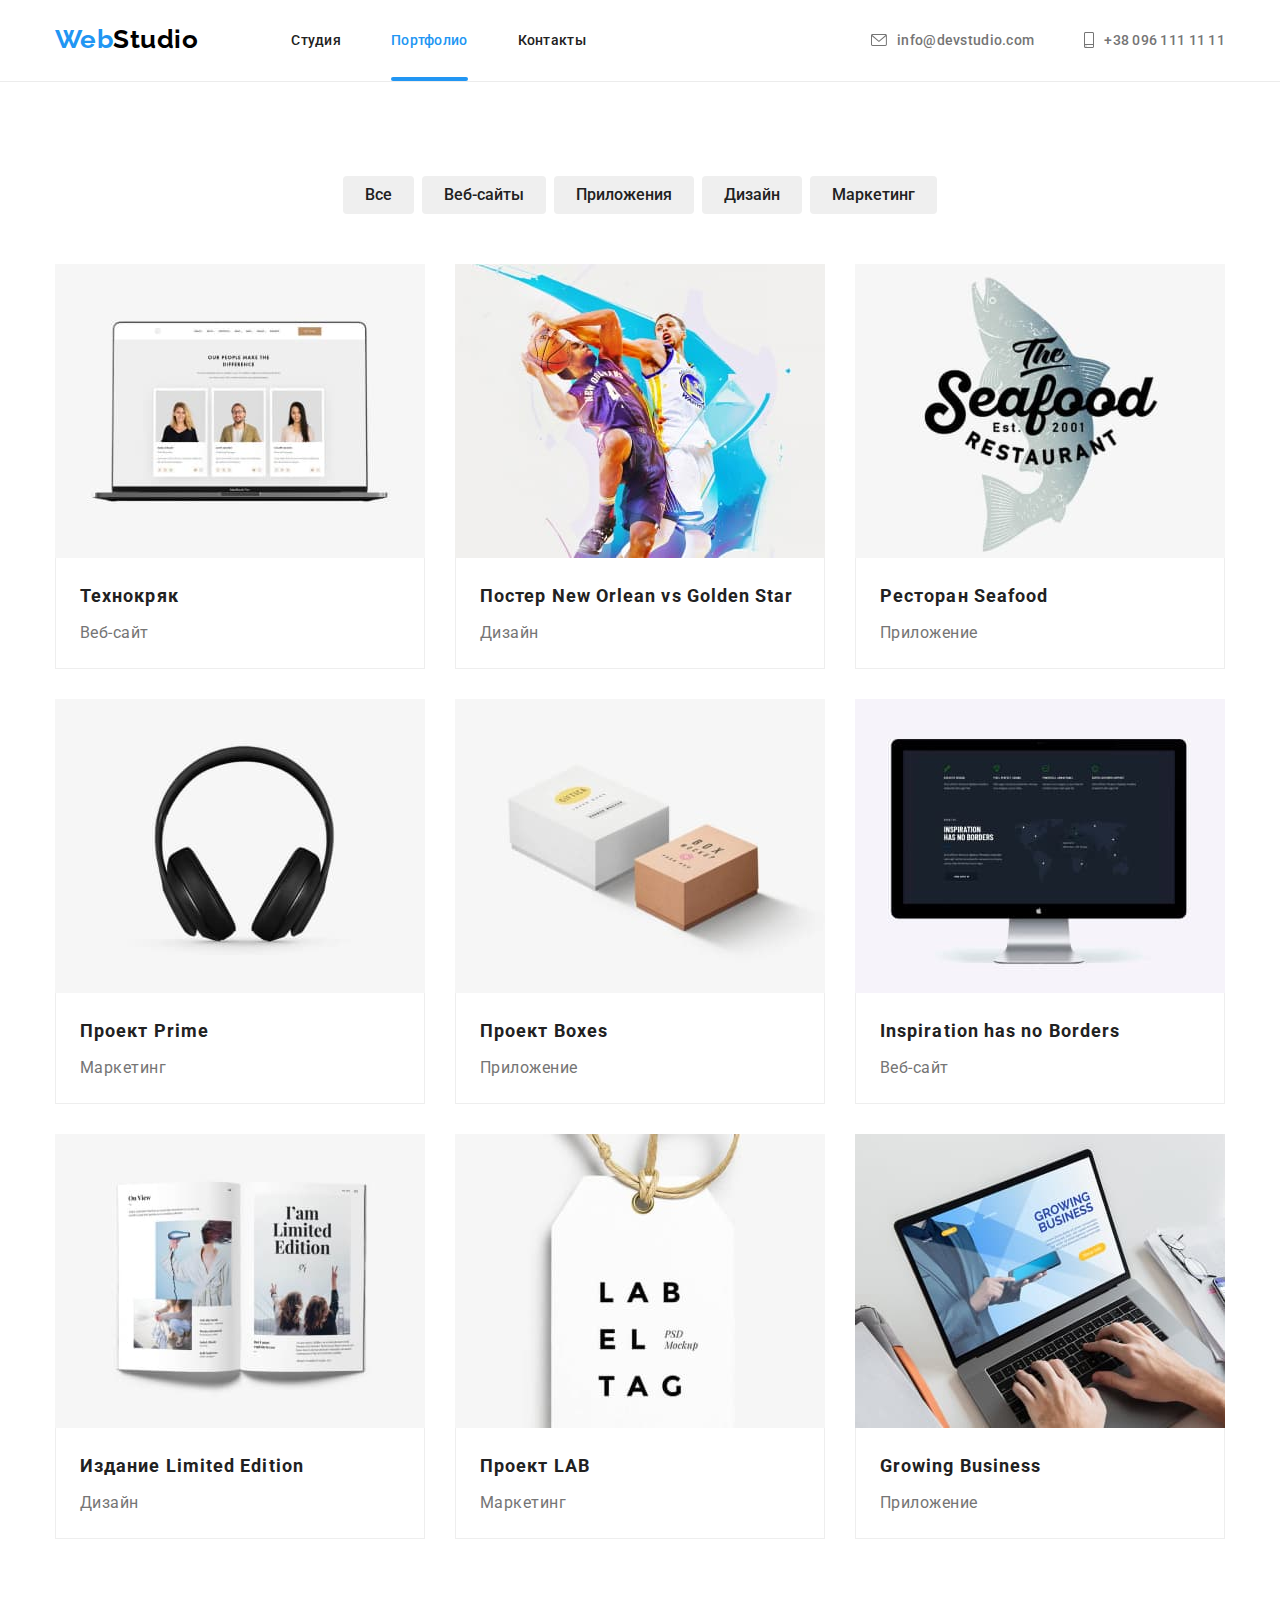
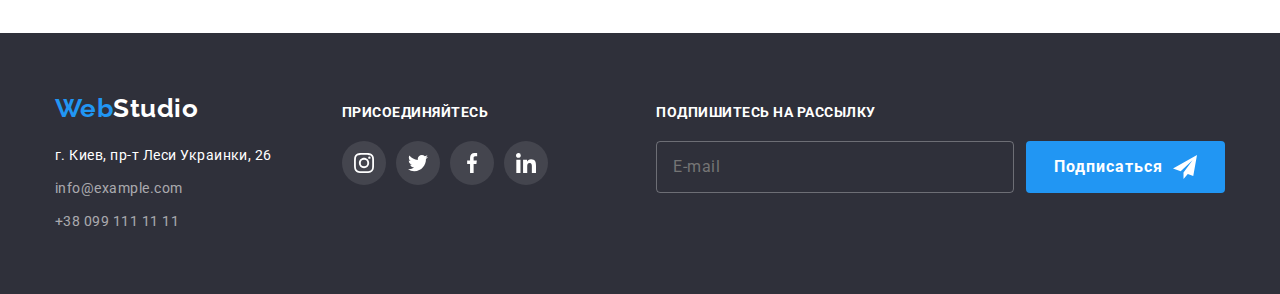
==== portfolio.html @ 55908c4f "hw-07" ====
<!DOCTYPE html>
<html lang="ru">
  <head>
    <meta charset="UTF-8" />
    <meta http-equiv="X-UA-Compatible" content="IE=edge" />
    <meta name="viewport" content="width=device-width, initial-scale=1.0" />
    <title>Document</title>
    <link rel="preconnect" href="https://fonts.googleapis.com" />
    <link rel="preconnect" href="https://fonts.gstatic.com" crossorigin />
    <link
      href="https://fonts.googleapis.com/css2?family=Raleway:wght@700&family=Roboto:wght@400;500;700;900&display=swap"
      rel="stylesheet"
    />
    <link
      rel="stylesheet"
      href="https://cdn.jsdelivr.net/npm/modern-normalize@1.1.0/modern-normalize.min.css"
    />
    <link rel="stylesheet" href="./css/styles.css" />
  </head>
  <body>
    <header class="header header-line">
      <div class="container container-header">
        <nav class="nav">
          <a lang="en" href="./index.html" class="logo"
            >Web<span class="logo-studio">Studio</span></a
          >
          <ul class="site-nav list">
            <li class="site-nav-item">
              <a href="./index.html" class="link">Студия</a>
            </li>
            <li class="site-nav-item">
              <a href="./portfolio.html" class="link current">Портфолио</a>
            </li>
            <li class="site-nav-item"><a href="" class="link">Контакты</a></li>
          </ul>
        </nav>
        <ul class="contacts-list list">
          <li class="contacts-item">
            <a href="mailto:info@devstudio.com" class="contacts-link"
              ><svg class="icon-mail" width="16" height="12">
                <use href="./images/symbol-defs.svg#mail"></use>
              </svg>
              info@devstudio.com</a
            >
          </li>
          <li class="contacts-item">
            <a href="tel:380961111111" class="contacts-link"
              ><svg class="icon-phone" width="10" height="16">
                <use href="./images/symbol-defs.svg#phone"></use></svg
              >+38 096 111 11 11</a
            >
          </li>
        </ul>
      </div>
    </header>
    <main>
      <!-- portfolio -->
      <section class="portfolio">
        <div class="container">
          <h1 class="visually-hidden">Портфолио</h1>
          <ul class="button-list list">
            <li class="button-list-item">
              <button type="button" class="button">Все</button>
            </li>
            <li class="button-list-item">
              <button type="button" class="button">Веб-сайты</button>
            </li>
            <li class="button-list-item">
              <button type="button" class="button">Приложения</button>
            </li>
            <li class="button-list-item">
              <button type="button" class="button">Дизайн</button>
            </li>
            <li class="button-list-item">
              <button type="button" class="button">Маркетинг</button>
            </li>
          </ul>
          <ul class="portfolio-list list">
            <li class="portfolio-list-item">
              <a href="" class="portfolio-link">
                <div class="portfolio-thumb">
                  <img
                    class="no-gap"
                    width="370"
                    src="./images/tehno.jpg"
                    alt="ноутбук"
                  />
                  <div class="portfolio-overlay">
                    <p class="thumb-text">
                      Ресурс предлагает комплексные предложения с разным уровнем
                      функционала и сервисов. Все это позволит посетителю
                      получить исчерпывающие сведения о компании или частном
                      лице.
                    </p>
                  </div>
                </div>

                <div class="item-description">
                  <h2 class="portfolio-list-title">Технокряк</h2>
                  <p class="portfolio-list-text">Веб-сайт</p>
                </div></a
              >
            </li>
            <li class="portfolio-list-item">
              <a href="" class="portfolio-link">
                <div class="portfolio-thumb">
                  <img
                    class="no-gap"
                    width="370"
                    src="./images/neworlean.jpg"
                    alt="баскетболисты"
                  />
                  <div class="portfolio-overlay">
                    <p class="thumb-text">
                      Ресурс предлагает комплексные предложения с разным уровнем
                      функционала и сервисов. Все это позволит посетителю
                      получить исчерпывающие сведения о компании или частном
                      лице.
                    </p>
                  </div>
                </div>

                <div class="item-description">
                  <h2 class="portfolio-list-title">
                    Постер <span lang="en">New Orlean vs Golden Star</span>
                  </h2>
                  <p class="portfolio-list-text">Дизайн</p>
                </div></a
              >
            </li>
            <li class="portfolio-list-item">
              <a href="" class="portfolio-link">
                <div class="portfolio-thumb">
                  <img
                    class="no-gap"
                    width="370"
                    src="./images/seafood.jpg"
                    alt="логотип ресторана"
                  />
                  <div class="portfolio-overlay">
                    <p class="thumb-text">
                      Ресурс предлагает комплексные предложения с разным уровнем
                      функционала и сервисов. Все это позволит посетителю
                      получить исчерпывающие сведения о компании или частном
                      лице.
                    </p>
                  </div>
                </div>

                <div class="item-description">
                  <h2 class="portfolio-list-title">
                    Ресторан <span lang="en">Seafood</span>
                  </h2>
                  <p class="portfolio-list-text">Приложение</p>
                </div></a
              >
            </li>
            <li class="portfolio-list-item">
              <a href="" class="portfolio-link">
                <div class="portfolio-thumb">
                  <img
                    class="no-gap"
                    width="370"
                    src="./images/prime.jpg"
                    alt="наушники"
                  />
                  <div class="portfolio-overlay">
                    <p class="thumb-text">
                      Ресурс предлагает комплексные предложения с разным уровнем
                      функционала и сервисов. Все это позволит посетителю
                      получить исчерпывающие сведения о компании или частном
                      лице.
                    </p>
                  </div>
                </div>

                <div class="item-description">
                  <h2 class="portfolio-list-title">
                    Проект <span lang="en">Prime</span>
                  </h2>
                  <p class="portfolio-list-text">Маркетинг</p>
                </div></a
              >
            </li>
            <li class="portfolio-list-item">
              <a href="" class="portfolio-link">
                <div class="portfolio-thumb">
                  <img
                    class="no-gap"
                    width="370"
                    src="./images/boxes.jpg"
                    alt="коробки"
                  />
                  <div class="portfolio-overlay">
                    <p class="thumb-text">
                      Ресурс предлагает комплексные предложения с разным уровнем
                      функционала и сервисов. Все это позволит посетителю
                      получить исчерпывающие сведения о компании или частном
                      лице.
                    </p>
                  </div>
                </div>

                <div class="item-description">
                  <h2 class="portfolio-list-title">
                    Проект <span lang="en">Boxes</span>
                  </h2>
                  <p class="portfolio-list-text">Приложение</p>
                </div></a
              >
            </li>
            <li class="portfolio-list-item">
              <a href="" class="portfolio-link">
                <div class="portfolio-thumb">
                  <img
                    class="no-gap"
                    width="370"
                    src="./images/inspiration.jpg"
                    alt="монитор"
                  />
                  <div class="portfolio-overlay">
                    <p class="thumb-text">
                      Ресурс предлагает комплексные предложения с разным уровнем
                      функционала и сервисов. Все это позволит посетителю
                      получить исчерпывающие сведения о компании или частном
                      лице.
                    </p>
                  </div>
                </div>

                <div class="item-description">
                  <h2 class="portfolio-list-title" lang="en">
                    Inspiration has no Borders
                  </h2>
                  <p class="portfolio-list-text">Веб-сайт</p>
                </div></a
              >
            </li>
            <li class="portfolio-list-item">
              <a href="" class="portfolio-link">
                <div class="portfolio-thumb">
                  <img
                    class="no-gap"
                    width="370"
                    src="./images/limitededition.jpg"
                    alt="открытая книга"
                  />
                  <div class="portfolio-overlay">
                    <p class="thumb-text">
                      Ресурс предлагает комплексные предложения с разным уровнем
                      функционала и сервисов. Все это позволит посетителю
                      получить исчерпывающие сведения о компании или частном
                      лице.
                    </p>
                  </div>
                </div>

                <div class="item-description">
                  <h2 class="portfolio-list-title">
                    Издание <span lang="en">Limited Edition</span>
                  </h2>
                  <p class="portfolio-list-text">Дизайн</p>
                </div></a
              >
            </li>
            <li class="portfolio-list-item">
              <a href="" class="portfolio-link">
                <div class="portfolio-thumb">
                  <img
                    class="no-gap"
                    width="370"
                    src="./images/lab.jpg"
                    alt="бирка"
                  />
                  <div class="portfolio-overlay">
                    <p class="thumb-text">
                      Ресурс предлагает комплексные предложения с разным уровнем
                      функционала и сервисов. Все это позволит посетителю
                      получить исчерпывающие сведения о компании или частном
                      лице.
                    </p>
                  </div>
                </div>

                <div class="item-description">
                  <h2 class="portfolio-list-title">
                    Проект <span lang="en">LAB</span>
                  </h2>
                  <p class="portfolio-list-text">Маркетинг</p>
                </div></a
              >
            </li>
            <li class="portfolio-list-item">
              <a href="" class="portfolio-link">
                <div class="portfolio-thumb">
                  <img
                    class="no-gap"
                    width="370"
                    src="./images/growingbusiness.jpg"
                    alt="открытый ноутбук"
                  />
                  <div class="portfolio-overlay">
                    <p class="thumb-text">
                      Ресурс предлагает комплексные предложения с разным уровнем
                      функционала и сервисов. Все это позволит посетителю
                      получить исчерпывающие сведения о компании или частном
                      лице.
                    </p>
                  </div>
                </div>

                <div class="item-description">
                  <h2 class="portfolio-list-title" lang="en">
                    Growing Business
                  </h2>
                  <p class="portfolio-list-text">Приложение</p>
                </div></a
              >
            </li>
          </ul>
        </div>
      </section>
    </main>
    <footer class="footer">
      <div class="container">
        <div class="footer-flex">
          <div class="logo-address">
            <a lang="en" href="./index.html" class="logo-futer logo"
              >Web<span class="logo-studio-footer">Studio</span></a
            >
            <address class="address">
              <ul class="list">
                <li class="address-list">
                  <p class="address address-city">
                    г. Киев, пр-т Леси Украинки, 26
                  </p>
                </li>
                <li class="address-list">
                  <a href="mailto:info@example.com" class="address address-mail"
                    >info@example.com</a
                  >
                </li>
                <li class="address-list">
                  <a href="tel:380991111111" class="address address-tel"
                    >+38 099 111 11 11</a
                  >
                </li>
              </ul>
            </address>
          </div>
          <div class="footer-social">
            <p class="footer-social-title">присоединяйтесь</p>

            <ul class="footer-social-list list">
              <li class="footer-social-item">
                <a href="https://www.instagram.com/" class="social-bg">
                  <svg class="social-icon-bottom" width="20" height="20">
                    <use href="./images/symbol-defs.svg#instagram"></use>
                  </svg>
                </a>
              </li>
              <li class="footer-social-item">
                <a href="https://twitter.com/" class="social-bg"
                  ><svg class="social-icon-bottom" width="20" height="20">
                    <use href="./images/symbol-defs.svg#twitter"></use></svg
                ></a>
              </li>
              <li class="footer-social-item">
                <a href="https://www.facebook.com/" class="social-bg"
                  ><svg class="social-icon-bottom" width="20" height="20">
                    <use href="./images/symbol-defs.svg#facebook"></use></svg
                ></a>
              </li>
              <li class="footer-social-item">
                <a href="https://www.linkedin.com/" class="social-bg"
                  ><svg class="social-icon-bottom" width="20" height="20">
                    <use href="./images/symbol-defs.svg#linkedin"></use></svg
                ></a>
              </li>
            </ul>
          </div>
          <form class="footer-form">
            <p class="footer-form-title">Подпишитесь на рассылку</p>
            <div class="subscribe-group" role="group">
              <label class="email-label">
                <input
                  class="email-label-input"
                  type="email"
                  name="email"
                  placeholder="E-mail"
                />
              </label>
              <button class="footer-btn button" type="submit">
                Подписаться
                <svg class="icon-send" width="24" height="24">
                  <use href="./images/symbol-defs.svg#icon-send"></use>
                </svg>
              </button>
            </div>
          </form>
        </div>
      </div>
    </footer>
  </body>
</html>
---- css/styles.css ----
/* основной цвет текста #757575 */
/* вторичный цвет текста #212121 */
/* background: #FFFFFF */
/* вторичный цвет фона #F5F4FA */
/* акцент #2196F3 */

:root {
  --primary-text-color: #757575;
  --title-text-color: #212121;
  --accent-color: #2196f3;
  --background-color: #ffffff;
  --text-color: #ffffff;
  --time-transition: 250ms;
  --time-cubic: cubic-bezier(0.4, 0, 0.2, 1);
}
body {
  background: var(--background-color);
  color: var(--primary-text-color);
  font-family: roboto, sans-serif;
  letter-spacing: 0.03em;
}

.visually-hidden {
  position: absolute;
  white-space: nowrap;
  width: 1px;
  height: 1px;
  overflow: hidden;
  border: 0;
  padding: 0;
  clip: rect(0 0 0 0);
  clip-path: inset(50%);
  margin: -1px;
}

.container {
  width: 1200px;
  padding-left: 15px;
  padding-right: 15px;
  margin-left: auto;
  margin-right: auto;
}

.list {
  list-style: none;
  margin: 0;
  padding: 0;
}

.no-gap {
  display: block;
}

.header-line {
  border-bottom: 1px solid #ececec;
}

.nav .logo {
  padding-top: 24px;
  padding-bottom: 24px;
}

.logo {
  margin-right: 93px;
  color: var(--accent-color);
  font-family: Raleway, sans-serif;
  font-weight: 700;
  font-size: 26px;
  line-height: 1.2;
  text-decoration: none;
}

.logo .logo-studio {
  color: #000000;
}

.logo-studio-footer {
  color: var(--text-color);
}

/* Site nav */

.nav {
  display: flex;
}

.site-nav {
  display: flex;
  align-items: center;
}

.link {
  position: relative;
}

.current::after {
  content: '';
  position: absolute;
  display: block;
  width: 100%;
  height: 4px;
  background-color: var(--accent-color);
  border-radius: 4px;
  bottom: 0;
}

.site-nav-item:not(:last-child) {
  margin-right: 50px;
}

.site-nav .link {
  display: block;
  padding-top: 32px;
  padding-bottom: 32px;
  color: var(--title-text-color);
  font-weight: 500;
  font-size: 14px;
  line-height: 1.2;
  letter-spacing: 0.02em;
  text-decoration: none;

  transition: color var(--time-transition) var(--time-cubic);
}

.site-nav .link:hover,
.site-nav .link:focus {
  color: var(--accent-color);
}

.site-nav .link.current {
  color: var(--accent-color);
}

.contacts-link {
  display: flex;
  align-items: center;
  padding-top: 32px;
  padding-bottom: 32px;
  color: var(--primary-text-color);
  font-weight: 500;
  font-size: 14px;
  line-height: 1.2;
  letter-spacing: 0.02em;
  text-decoration: none;

  transition: color var(--time-transition) var(--time-cubic);
}

.contacts-link:hover,
.contacts-link:focus {
  color: var(--accent-color);
}

.icon-mail {
  margin-right: 10px;
  fill: currentColor;
}

.icon-phone {
  margin-right: 10px;
  fill: currentColor;
}

.container-header {
  display: flex;
  align-items: center;
}

.contacts-list {
  display: flex;
  margin-left: auto;
}

.contacts-item:not(:last-child) {
  margin-right: 50px;
}

/* Section Hero */

.hero {
  margin: 0 auto;
  max-width: 1600px;
  padding-top: 200px;
  padding-bottom: 200px;
  text-align: center;
  background-image: linear-gradient(
      rgba(47, 48, 58, 0.4),
      rgba(47, 48, 58, 0.4)
    ),
    url(../images/hero-background.jpg);
  background-color: #2f303a;
  background-size: cover;
  background-position: center;
  background-repeat: no-repeat;
}
.hero-title {
  width: 696px;
  margin: 0 auto 30px auto;
  color: var(--text-color);
  font-weight: 900;
  font-size: 44px;
  line-height: 1.36;

  letter-spacing: 0.06em;
  text-transform: uppercase;
}

.backdrop {
  position: fixed;
  top: 0;
  left: 0;
  width: 100%;
  height: 100%;
  z-index: 1;
  background-color: rgba(0, 0, 0, 0.2);

  opacity: 1;
  transition: opacity var(--time-transition) var(--time-cubic);
}

.backdrop.is-hidden {
  opacity: 0;
  pointer-events: none;
}

.backdrop.is-hidden .modal {
  transform: translate(-50%, -50%) scale(0.5);
  opacity: 1;
}

.modal {
  position: absolute;
  top: 50%;
  left: 50%;
  transform: translate(-50%, -50%);
  min-width: 528px;
  min-height: 581px;
  padding: 40px;
  background-color: #fff;
  box-shadow: 0px 1px 3px rgba(0, 0, 0, 0.12), 0px 1px 1px rgba(0, 0, 0, 0.14),
    0px 2px 1px rgba(0, 0, 0, 0.2);
  border-radius: 4px;

  transform: translate(-50%, -50%) scale(1);
  transition: transform var(--time-transition) var(--time-cubic),
    opacity var(--time-transition) var(--time-cubic);
}

.close-button {
  position: absolute;
  top: 8px;
  right: 8px;
  width: 30px;
  height: 30px;
  display: flex;
  justify-content: center;
  align-items: center;
  background-color: #fff;
  border-radius: 50%;
  border: 1px solid rgba(0, 0, 0, 0.1);

  transition: box-shadow var(--time-transition) var(--time-cubic);
}

.icon-close {
  transition: fill 250ms var(--time-cubic);
}

.close-button:hover,
.close-button:focus {
  box-shadow: 0px 1px 3px rgba(0, 0, 0, 0.12), 0px 1px 1px rgba(0, 0, 0, 0.14),
    0px 2px 1px rgba(0, 0, 0, 0.2);
}

.close-button:hover .icon-close,
.close-button:focus .icon-close {
  fill: var(--accent-color);
}

/* Modal */

.modal-form {
  /* display: flex;
  flex-direction: column; */
}

.modal-form-title {
  font-weight: 700;
  font-size: 20px;
  line-height: 1.15;
  text-align: center;
  letter-spacing: 0.03em;
  color: var(--title-text-color);
  margin-top: 0;
  margin-bottom: 12px;
}

.modal-label-name {
  position: relative;
  display: block;
  font-size: 12px;
  line-height: 1.16;
  letter-spacing: 0.01em;
  color: var(--primary-text-color);
}

.modal-form-input {
  display: block;
  width: 100%;
  height: 40px;
  border: 1px solid rgba(33, 33, 33, 0.2);
  border-radius: 4px;
  padding-left: 42px;
  margin-top: 4px;
  transition: border-color var(--time-transition) var(--time-cubic);
}

.modal-input-icon {
  position: absolute;
  left: 12px;
  bottom: 11px;

  transition: fill var(--time-transition) var(--time-cubic);
}

.modal-list-item:not(:last-child) {
  margin-bottom: 10px;
}

.modal-list {
  margin-bottom: 20px;
}

.modal-form-input.comments {
  height: 120px;
  padding: 12px 16px;
  resize: none;
  margin-top: 4px;
}

.modal-form-input.comments::placeholder {
  font-size: 12px;
  line-height: 1.16;
  letter-spacing: 0.01em;

  color: rgba(117, 117, 117, 0.5);
}

.agreement {
  display: block;
  font-size: 14px;
  line-height: 1.71;
  letter-spacing: 0.03em;
  color: var(--primary-text-color);
  margin-bottom: 30px;
}

.modal-button.button {
  display: block;
  padding-right: 55px;
  padding-left: 55px;
  margin: 0 auto;

  transition: box-shadow var(--time-transition) var(--time-cubic);
}

.modal-form-input:focus {
  border-color: var(--accent-color);
  outline: var(--accent-color);
}

.modal-form-input:focus + .modal-input-icon {
  fill: var(--accent-color);
}

.agreement {
  position: relative;
  display: flex;
  justify-content: center;
  align-items: center;
}

.agreement__checkbox:checked + .agreement__uncheck-icon {
  fill: var(--accent-color);
  background-color: var(--accent-color);
  border-radius: 3px;
  background-image: url(../images/check.svg);
  background-repeat: no-repeat;
  background-position: center;
}

.agreement__checkbox:focus + .agreement__uncheck-icon {
  fill: var(--accent-color);
}

.agreement__checkbox + .agreement__uncheck-icon {
  fill: currentColor;
  background-color: transparent;
  border-radius: 3px;

  transition: background-color 250ms var(--time-cubic),
    fill 250ms var(--time-cubic);
}

.agreement__uncheck-icon {
  margin-right: 7px;
}

.agreement__link {
  color: var(--accent-color);
}

/* Section Features */

.features {
  padding-top: 94px;
  padding-bottom: 94px;
}

.future-list {
  display: flex;
}

.future-list-item {
  width: 270px;
}

.future-list-item:not(:last-child) {
  margin-right: 30px;
}

.future-list .title {
  margin-top: 0;
  margin-bottom: 10px;
  color: var(--title-text-color);
  font-weight: 700;
  font-size: 14px;
  line-height: 1.2;
  text-transform: uppercase;
}

.future-list-text {
  margin: 0;
  padding-top: 1px;
  padding-bottom: 2px;
  font-size: 14px;
  line-height: 1.71;
}

.future-list-icon {
}

.icon-bg {
  display: flex;
  justify-content: center;
  align-items: center;
  width: 270px;
  height: 120px;
  background-color: #f5f4fa;
  border-radius: 4px;
  margin-bottom: 30px;
}

/* Section we */

.we {
  padding-bottom: 94px;
}

.we-picture {
  position: relative;
}

.pic-overlay {
  position: absolute;
  display: flex;
  align-items: center;
  justify-content: center;
  width: 100%;
  height: 70px;
  background-color: rgba(47, 48, 58, 0.8);
  transform: translate(0%, -100%);
}

.we-title,
.team-title,
.clients-title {
  margin-top: 0;
  margin-bottom: 50px;
  color: var(--title-text-color);
  font-weight: 700;
  font-size: 36px;
  line-height: 1.2;
  text-align: center;
}

.we-overlay-title {
  font-weight: 700;
  font-size: 14px;
  line-height: 1.14;
  text-align: center;
  text-transform: uppercase;
  color: var(--text-color);
  margin: 0;
}

.we-list {
  display: flex;
}

.we-list-item:not(:last-child) {
  margin-right: 30px;
}

/* Section Team */

.team {
  padding-top: 94px;
  padding-bottom: 94px;
  background-color: #f5f4fa;
}

.team-list {
  display: flex;
}

.team-list-item {
  background-color: var(--background-color);
  box-shadow: 0px 1px 3px rgba(0, 0, 0, 0.12), 0px 1px 1px rgba(0, 0, 0, 0.14),
    0px 2px 1px rgba(0, 0, 0, 0.2);
  border-radius: 0px 0px 4px 4px;
}

.team-list-item:not(:last-child) {
  margin-right: 30px;
}

.team-member {
  padding: 30px 32px;
}

.team-list-title {
  color: var(--title-text-color);
  font-weight: 500;
  font-size: 16px;
  line-height: 1.18;
  text-align: center;
  margin-top: 0;
  margin-bottom: 10px;
}

.team-position {
  font-size: 16px;
  line-height: 1.18;
  text-align: center;
  margin-top: 0;
  margin-bottom: 16px;
}

.social {
  display: flex;
  /* padding-left: 32px;
  padding-right: 32px; */
  gap: 10px;
}

.social-bg {
  display: flex;
  justify-content: center;
  align-items: center;
  background-color: #ffffff;
  width: 44px;
  height: 44px;
  border-radius: 50%;
  color: #afb1b8;

  transition: color var(--time-transition) var(--time-cubic),
    background-color var(--time-transition) var(--time-cubic);
}

.social-icon {
  fill: currentColor;
}

.social-bg:hover,
.social-bg:focus {
  background-color: var(--accent-color);
  color: var(--text-color);
}

/* Clients */

.clients {
  padding-top: 94px;
  padding-bottom: 94px;
}

.clients-list {
  display: flex;
  gap: 30px;
}

.clents-title {
  margin-top: 0;
  margin-bottom: 50px;
}

.client-link {
  display: flex;
  justify-content: center;
  align-items: center;
  width: 170px;
  height: 92px;
  border: 1px solid #afb1b8;
  border-radius: 4px;
  text-decoration: none;
  color: #afb1b8;

  transition: color var(--time-transition) var(--time-cubic),
    border-color var(--time-transition) var(--time-cubic);
}

.client-icon {
  fill: currentColor;
}

.client-link:focus,
.client-link:hover {
  border-color: var(--accent-color);
  color: var(--accent-color);
}

/* Button */

.button {
  display: inline-block;
  border: 0px solid transparent;
  border-radius: 4px;
  padding: 6px 22px;
  color: var(--title-text-color);
  font-family: inherit;
  font-weight: 500;
  font-size: 16px;
  line-height: 1.62;
  text-align: center;
  cursor: pointer;

  transition: box-shadow var(--time-transition) var(--time-cubic),
    color var(--time-transition) var(--time-cubic),
    background-color var(--time-transition) var(--time-cubic);
}

.button:hover,
.button:focus {
  color: var(--background-color);
  background-color: var(--accent-color);
  box-shadow: 0px 3px 1px rgba(0, 0, 0, 0.1), 0px 1px 2px rgba(0, 0, 0, 0.08),
    0px 2px 2px rgba(0, 0, 0, 0.12);
}
.button.hero-button,
.footer-btn,
.modal-button {
  display: inline-block;
  padding: 10px 32px;
  color: var(--text-color);
  background-color: var(--accent-color);
  font-weight: 700;
  font-size: 16px;
  line-height: 1.88;
  letter-spacing: 0.06em;

  transition: background-color var(--time-transition) var(--time-cubic);
}

.button.hero-button:hover,
.button.hero-button:focus {
  background-color: #188ce8;
}

/* Portfolio Page*/

.portfolio {
  padding-top: 94px;
  padding-bottom: 94px;
}

.button-list {
  display: flex;
  justify-content: center;
  margin-bottom: 50px;
}

.button-list-item:not(:last-child) {
  margin-right: 8px;
}

.item-description {
  padding: 20px 24px;
  border-bottom: 1px solid #eeeeee;
  border-left: 1px solid #eeeeee;
  border-right: 1px solid #eeeeee;
}

.portfolio-list-title {
  color: var(--title-text-color);
  font-weight: 700;
  font-size: 18px;
  line-height: 2;
  letter-spacing: 0.06em;
  margin-top: 0;
  margin-bottom: 4px;
}

.portfolio-list-text {
  font-size: 16px;
  line-height: 1.88;
  margin: 0;
  color: var(--primary-text-color);
}

.portfolio-list {
  display: flex;
  flex-wrap: wrap;
}

.portfolio-list-item {
  width: 370px;
  margin-right: 30px;
}

.portfolio-link {
  display: block;
  text-decoration: none;
  transition: box-shadow var(--time-transition) var(--time-cubic);
}

.thumb-text {
  font-size: 18px;
  line-height: 1.56;
  color: var(--text-color);
  margin: 0;
  padding-top: 63px;
  padding-right: 24px;
  padding-left: 24px;
}

.portfolio-thumb {
  position: relative;
  overflow: hidden;
}

.portfolio-overlay {
  position: absolute;
  width: 100%;
  height: 100%;
  background-color: rgba(33, 150, 243, 0.9);
  transform: translatey(0);
  opacity: 0.5;
  transition: transform var(--time-transition) var(--time-cubic),
    opacity var(--time-transition) var(--time-cubic);
}

.portfolio-link:hover .portfolio-overlay,
.portfolio-link:focus .portfolio-overlay {
  transform: translatey(-100%);
  opacity: 1;
}

.portfolio-link:focus,
.portfolio-link:hover {
  box-shadow: 0px 1px 1px rgba(0, 0, 0, 0.12), 0px 4px 4px rgba(0, 0, 0, 0.06),
    1px 4px 6px rgba(0, 0, 0, 0.16);
}

.portfolio-list-item:nth-child(3n) {
  margin-right: 0;
}

.portfolio-list-item:nth-child(-n + 6) {
  margin-bottom: 30px;
}

/* Footer */

.footer-flex {
  display: flex;
  align-items: baseline;
}

.footer-social-list {
  display: flex;
  gap: 10px;
}

.footer-social-title,
.footer-form-title {
  margin-top: 0;
  margin-bottom: 20px;
  font-weight: 700;
  font-size: 14px;
  line-height: 1.14;
  text-transform: uppercase;
  color: #ffffff;
}

.footer {
  padding-top: 60px;
  padding-bottom: 60px;
  background-color: #2f303a;
}

.logo-futer.logo {
  display: block;
  margin-right: 0;
  margin-bottom: 20px;
}

.address {
  font-style: normal;
  font-size: 14px;
  line-height: 1.71;
  text-decoration: none;
}

.address .address-city {
  display: inline-block;
  margin: 0;
  color: var(--text-color);
}

.address .address-mail {
  display: inline-block;
  color: rgba(255, 255, 255, 0.6);

  transition: color var(--time-transition) var(--time-cubic);
}

.address-mail:hover,
.address-mail:focus {
  color: var(--accent-color);
}

.address .address-tel {
  display: inline-block;
  color: rgba(255, 255, 255, 0.6);

  transition: color var(--time-transition) var(--time-cubic);
}

.address-tel:hover,
.address-tel:focus {
  color: var(--accent-color);
}

.address-list:not(:last-child) {
  margin-bottom: 9px;
}

.logo-address {
  margin-right: 70px;
}
.footer-social-item .social-bg {
  background: rgba(255, 255, 255, 0.1);
}

.footer-social-item .social-bg:hover,
.footer-social-item .social-bg:focus {
  background: var(--accent-color);
}

.social-icon-bottom {
  fill: var(--text-color);
}

.footer-form {
  margin-left: auto;
}

.icon-send {
  fill: #fff;
  margin-left: 10px;
}

.footer-btn {
  display: flex;
  align-items: center;
  padding: 10px 28px;
}

.email-label-input {
  width: 358px;
  font-size: 16px;
  line-height: 1.25;
  letter-spacing: 0.03em;
  color: rgba(255, 255, 255, 0.6);
  padding-top: 15px;
  padding-bottom: 15px;
  padding-left: 16px;
  background-color: transparent;
  border: 1px solid rgba(255, 255, 255, 0.3);

  border-radius: 4px;
  margin-right: 12px;
}

.email-label::placeholder {
  font-size: 16px;
  line-height: 1.25;
  letter-spacing: 0.03em;
  color: rgba(255, 255, 255, 0.6);
}

.subscribe-group {
  display: inline-flex;
}
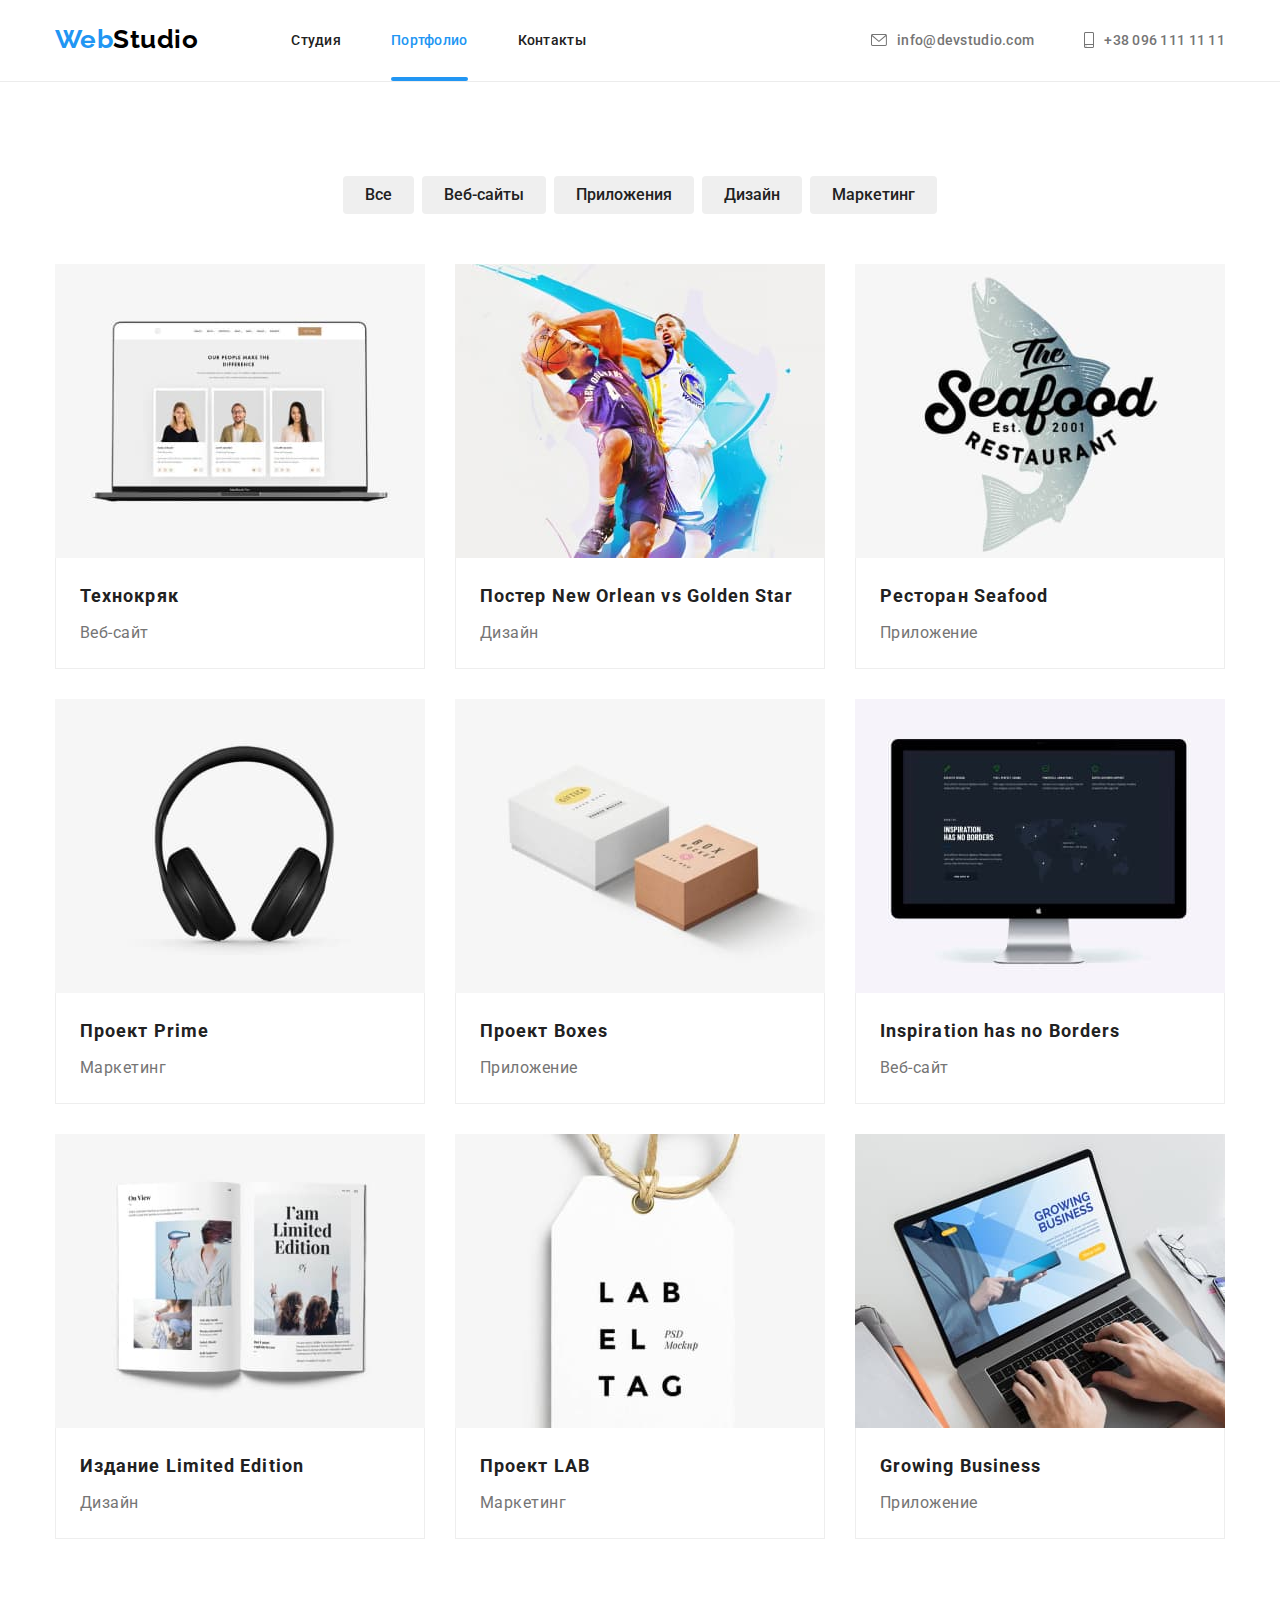
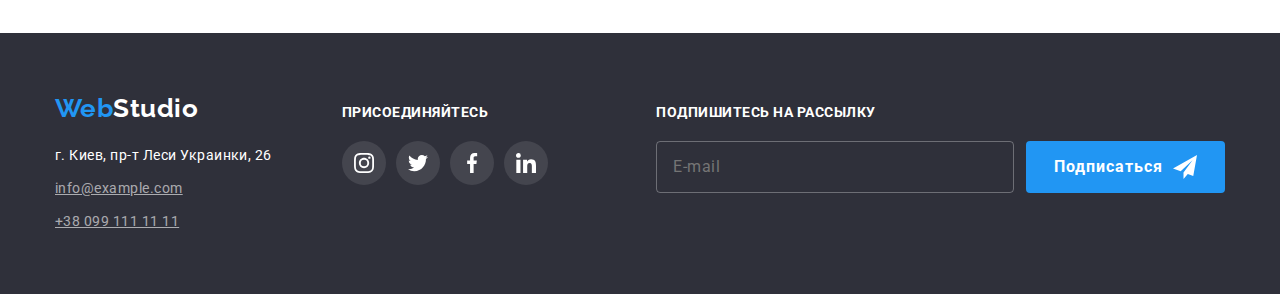
==== commit 1e8fcebf: "hw-07" ====
--- a/portfolio.html
+++ b/portfolio.html
@@ -15,37 +15,43 @@
       rel="stylesheet"
       href="https://cdn.jsdelivr.net/npm/modern-normalize@1.1.0/modern-normalize.min.css"
     />
-    <link rel="stylesheet" href="./css/styles.css" />
+    <link rel="stylesheet" href="./css/main.css" />
   </head>
   <body>
-    <header class="header header-line">
-      <div class="container container-header">
+    <header class="header header--line">
+      <div class="container container--header">
         <nav class="nav">
-          <a lang="en" href="./index.html" class="logo"
-            >Web<span class="logo-studio">Studio</span></a
+          <a lang="en" href="./index.html" class="logo logo--header"
+            >Web<span class="studio">Studio</span></a
           >
           <ul class="site-nav list">
-            <li class="site-nav-item">
-              <a href="./index.html" class="link">Студия</a>
-            </li>
-            <li class="site-nav-item">
-              <a href="./portfolio.html" class="link current">Портфолио</a>
-            </li>
-            <li class="site-nav-item"><a href="" class="link">Контакты</a></li>
+            <li class="site-nav__item">
+              <a href="./index.html" class="site-nav__link">Студия</a>
+            </li>
+            <li class="site-nav__item">
+              <a
+                href="./portfolio.html"
+                class="site-nav__link site-nav__link--current"
+                >Портфолио</a
+              >
+            </li>
+            <li class="site-nav__item">
+              <a href="" class="site-nav__link">Контакты</a>
+            </li>
           </ul>
         </nav>
         <ul class="contacts-list list">
-          <li class="contacts-item">
-            <a href="mailto:info@devstudio.com" class="contacts-link"
-              ><svg class="icon-mail" width="16" height="12">
+          <li class="contacts-list__item">
+            <a href="mailto:info@devstudio.com" class="contacts-list__link"
+              ><svg class="contacts-list__icon-mail" width="16" height="12">
                 <use href="./images/symbol-defs.svg#mail"></use>
               </svg>
               info@devstudio.com</a
             >
           </li>
-          <li class="contacts-item">
-            <a href="tel:380961111111" class="contacts-link"
-              ><svg class="icon-phone" width="10" height="16">
+          <li class="contacts-list__item">
+            <a href="tel:380961111111" class="contacts-list__link"
+              ><svg class="contacts-list__icon-phone" width="10" height="16">
                 <use href="./images/symbol-defs.svg#phone"></use></svg
               >+38 096 111 11 11</a
             >
@@ -323,25 +329,23 @@
     </main>
     <footer class="footer">
       <div class="container">
-        <div class="footer-flex">
-          <div class="logo-address">
-            <a lang="en" href="./index.html" class="logo-futer logo"
-              >Web<span class="logo-studio-footer">Studio</span></a
+        <div class="footer__wrap">
+          <div class="address__wrap">
+            <a lang="en" href="./index.html" class="logo--footer logo"
+              >Web<span class="logo--color">Studio</span></a
             >
             <address class="address">
-              <ul class="list">
-                <li class="address-list">
-                  <p class="address address-city">
-                    г. Киев, пр-т Леси Украинки, 26
-                  </p>
+              <ul class="address__list list">
+                <li class="address__item">
+                  <p class="address__city">г. Киев, пр-т Леси Украинки, 26</p>
                 </li>
-                <li class="address-list">
-                  <a href="mailto:info@example.com" class="address address-mail"
+                <li class="address__list">
+                  <a href="mailto:info@example.com" class="address__mail"
                     >info@example.com</a
                   >
                 </li>
-                <li class="address-list">
-                  <a href="tel:380991111111" class="address address-tel"
+                <li class="address__list">
+                  <a href="tel:380991111111" class="address__tel"
                     >+38 099 111 11 11</a
                   >
                 </li>
@@ -349,50 +353,50 @@
             </address>
           </div>
           <div class="footer-social">
-            <p class="footer-social-title">присоединяйтесь</p>
-
-            <ul class="footer-social-list list">
-              <li class="footer-social-item">
-                <a href="https://www.instagram.com/" class="social-bg">
-                  <svg class="social-icon-bottom" width="20" height="20">
+            <p class="footer-social__title">присоединяйтесь</p>
+
+            <ul class="footer-social__list list">
+              <li class="footer-social__item">
+                <a href="https://www.instagram.com/" class="footer-social__bcg">
+                  <svg class="footer-social__icon" width="20" height="20">
                     <use href="./images/symbol-defs.svg#instagram"></use>
                   </svg>
                 </a>
               </li>
-              <li class="footer-social-item">
-                <a href="https://twitter.com/" class="social-bg"
-                  ><svg class="social-icon-bottom" width="20" height="20">
+              <li class="footer-social__item">
+                <a href="https://twitter.com/" class="footer-social__bcg"
+                  ><svg class="footer-social__icon" width="20" height="20">
                     <use href="./images/symbol-defs.svg#twitter"></use></svg
                 ></a>
               </li>
-              <li class="footer-social-item">
-                <a href="https://www.facebook.com/" class="social-bg"
-                  ><svg class="social-icon-bottom" width="20" height="20">
+              <li class="footer-social__item">
+                <a href="https://www.facebook.com/" class="footer-social__bcg"
+                  ><svg class="footer-social__icon" width="20" height="20">
                     <use href="./images/symbol-defs.svg#facebook"></use></svg
                 ></a>
               </li>
-              <li class="footer-social-item">
-                <a href="https://www.linkedin.com/" class="social-bg"
-                  ><svg class="social-icon-bottom" width="20" height="20">
+              <li class="footer-social__item">
+                <a href="https://www.linkedin.com/" class="footer-social__bcg"
+                  ><svg class="footer-social__icon" width="20" height="20">
                     <use href="./images/symbol-defs.svg#linkedin"></use></svg
                 ></a>
               </li>
             </ul>
           </div>
           <form class="footer-form">
-            <p class="footer-form-title">Подпишитесь на рассылку</p>
+            <p class="footer-form__title">Подпишитесь на рассылку</p>
             <div class="subscribe-group" role="group">
-              <label class="email-label">
+              <label class="email__label">
                 <input
-                  class="email-label-input"
+                  class="email__input"
                   type="email"
                   name="email"
                   placeholder="E-mail"
                 />
               </label>
-              <button class="footer-btn button" type="submit">
+              <button class="footer__btn" type="submit">
                 Подписаться
-                <svg class="icon-send" width="24" height="24">
+                <svg class="btn__icon-send" width="24" height="24">
                   <use href="./images/symbol-defs.svg#icon-send"></use>
                 </svg>
               </button>
--- a/css/main.css
+++ b/css/main.css
@@ -0,0 +1,1044 @@
+.visually-hidden {
+  position: absolute;
+  white-space: nowrap;
+  width: 1px;
+  height: 1px;
+  overflow: hidden;
+  border: 0;
+  padding: 0;
+  clip: rect(0 0 0 0);
+  -webkit-clip-path: inset(50%);
+          clip-path: inset(50%);
+  margin: -1px;
+}
+
+.list {
+  list-style: none;
+  margin: 0;
+  padding: 0;
+}
+
+.no-gap {
+  display: block;
+}
+
+body {
+  background: #fff;
+  color: #757575;
+  font-family: roboto, sans-serif;
+  letter-spacing: 0.03em;
+}
+
+.container {
+  width: 1200px;
+  padding-left: 15px;
+  padding-right: 15px;
+  margin-left: auto;
+  margin-right: auto;
+}
+
+.modal-button, .footer__btn {
+  display: block;
+  color: #ffffff;
+  background-color: #2196f3;
+  border: 0px solid transparent;
+  border-radius: 4px;
+  font-weight: 700;
+  font-size: 16px;
+  line-height: 1.88;
+  letter-spacing: 0.06em;
+  cursor: pointer;
+}
+
+.container--header {
+  display: -webkit-box;
+  display: -ms-flexbox;
+  display: flex;
+  -webkit-box-align: center;
+      -ms-flex-align: center;
+          align-items: center;
+}
+
+.header--line {
+  border-bottom: 1px solid #ececec;
+}
+
+.logo {
+  margin-right: 93px;
+  color: #2196f3;
+  font-family: Raleway, sans-serif;
+  font-weight: 700;
+  font-size: 26px;
+  line-height: 1.2;
+  text-decoration: none;
+}
+
+.studio {
+  color: #000000;
+}
+
+.logo--header {
+  padding-top: 24px;
+  padding-bottom: 25px;
+}
+
+.nav {
+  display: -webkit-box;
+  display: -ms-flexbox;
+  display: flex;
+}
+
+.site-nav {
+  display: -webkit-box;
+  display: -ms-flexbox;
+  display: flex;
+  -webkit-box-align: center;
+      -ms-flex-align: center;
+          align-items: center;
+}
+
+.site-nav__link {
+  display: block;
+  padding-top: 32px;
+  padding-bottom: 32px;
+  color: #212121;
+  font-weight: 500;
+  font-size: 14px;
+  line-height: 1.2;
+  letter-spacing: 0.02em;
+  text-decoration: none;
+  -webkit-transition: color 250ms cubic-bezier(0.4, 0, 0.2, 1);
+  transition: color 250ms cubic-bezier(0.4, 0, 0.2, 1);
+}
+
+.site-nav__item:not(:last-child) {
+  margin-right: 50px;
+}
+
+.site-nav__link:hover, .site-nav__link:focus {
+  color: #2196f3;
+}
+
+.site-nav__link--current {
+  position: relative;
+  color: #2196f3;
+}
+
+.site-nav__link--current::after {
+  content: "";
+  position: absolute;
+  display: block;
+  width: 100%;
+  height: 4px;
+  background-color: #2196f3;
+  border-radius: 4px;
+  bottom: 0;
+}
+
+.contacts-list {
+  display: -webkit-box;
+  display: -ms-flexbox;
+  display: flex;
+  margin-left: auto;
+}
+
+.contacts-list__link {
+  display: -webkit-box;
+  display: -ms-flexbox;
+  display: flex;
+  -webkit-box-align: center;
+      -ms-flex-align: center;
+          align-items: center;
+  padding-top: 32px;
+  padding-bottom: 32px;
+  color: #757575;
+  font-weight: 500;
+  font-size: 14px;
+  line-height: 1.2;
+  letter-spacing: 0.02em;
+  text-decoration: none;
+  -webkit-transition: color 250ms cubic-bezier(0.4, 0, 0.2, 1);
+  transition: color 250ms cubic-bezier(0.4, 0, 0.2, 1);
+}
+
+.contacts-list__link:hover, .contacts-list__link:focus {
+  color: #2196f3;
+}
+
+.contacts-list__icon-mail {
+  margin-right: 10px;
+  fill: currentColor;
+}
+
+.contacts-list__icon-phone {
+  margin-right: 10px;
+  fill: currentColor;
+}
+
+.contacts-list__item:not(:last-child) {
+  margin-right: 50px;
+}
+
+.header--line {
+  border-bottom: 1px solid #ececec;
+}
+
+.hero {
+  margin: 0 auto;
+  max-width: 1600px;
+  padding-top: 200px;
+  padding-bottom: 200px;
+  text-align: center;
+  background-image: -webkit-gradient(linear, left top, left bottom, from(rgba(47, 48, 58, 0.4)), to(rgba(47, 48, 58, 0.4))), url(../images/hero-background.jpg);
+  background-image: linear-gradient(rgba(47, 48, 58, 0.4), rgba(47, 48, 58, 0.4)), url(../images/hero-background.jpg);
+  background-color: #2f303a;
+  background-size: cover;
+  background-position: center;
+  background-repeat: no-repeat;
+}
+
+.hero__title {
+  width: 696px;
+  margin: 0 auto 30px auto;
+  color: #ffffff;
+  font-weight: 900;
+  font-size: 44px;
+  line-height: 1.36;
+  letter-spacing: 0.06em;
+  text-transform: uppercase;
+}
+
+.button {
+  display: inline-block;
+  border: 0px solid transparent;
+  border-radius: 4px;
+  padding: 6px 22px;
+  color: #212121;
+  font-family: inherit;
+  font-weight: 500;
+  font-size: 16px;
+  line-height: 1.62;
+  text-align: center;
+  cursor: pointer;
+  -webkit-transition: color 250ms cubic-bezier(0.4, 0, 0.2, 1), background-color 250ms cubic-bezier(0.4, 0, 0.2, 1), -webkit-box-shadow 250ms cubic-bezier(0.4, 0, 0.2, 1);
+  transition: color 250ms cubic-bezier(0.4, 0, 0.2, 1), background-color 250ms cubic-bezier(0.4, 0, 0.2, 1), -webkit-box-shadow 250ms cubic-bezier(0.4, 0, 0.2, 1);
+  transition: box-shadow 250ms cubic-bezier(0.4, 0, 0.2, 1), color 250ms cubic-bezier(0.4, 0, 0.2, 1), background-color 250ms cubic-bezier(0.4, 0, 0.2, 1);
+  transition: box-shadow 250ms cubic-bezier(0.4, 0, 0.2, 1), color 250ms cubic-bezier(0.4, 0, 0.2, 1), background-color 250ms cubic-bezier(0.4, 0, 0.2, 1), -webkit-box-shadow 250ms cubic-bezier(0.4, 0, 0.2, 1);
+}
+
+.button:hover, .button:focus {
+  color: #fff;
+  background-color: #2196f3;
+  -webkit-box-shadow: 0px 3px 1px rgba(0, 0, 0, 0.1), 0px 1px 2px rgba(0, 0, 0, 0.08), 0px 2px 2px rgba(0, 0, 0, 0.12);
+          box-shadow: 0px 3px 1px rgba(0, 0, 0, 0.1), 0px 1px 2px rgba(0, 0, 0, 0.08), 0px 2px 2px rgba(0, 0, 0, 0.12);
+}
+
+.button--hero {
+  display: inline-block;
+  padding: 10px 32px;
+  color: #ffffff;
+  background-color: #2196f3;
+  font-weight: 700;
+  font-size: 16px;
+  line-height: 1.88;
+  letter-spacing: 0.06em;
+  -webkit-transition: background-color 250ms cubic-bezier(0.4, 0, 0.2, 1);
+  transition: background-color 250ms cubic-bezier(0.4, 0, 0.2, 1);
+}
+
+.button--hero:focus, .button--hero:hover {
+  background-color: #188ce8;
+}
+
+.features {
+  padding-top: 94px;
+  padding-bottom: 94px;
+}
+
+.futures__list {
+  display: -webkit-box;
+  display: -ms-flexbox;
+  display: flex;
+}
+
+.futures__item {
+  width: 270px;
+}
+.futures__item:not(:last-child) {
+  margin-right: 30px;
+}
+
+.futures__title {
+  margin-top: 0;
+  margin-bottom: 10px;
+  color: #212121;
+  font-weight: 700;
+  font-size: 14px;
+  line-height: 1.2;
+  text-transform: uppercase;
+}
+
+.futures__text {
+  margin: 0;
+  padding-top: 1px;
+  padding-bottom: 2px;
+  font-size: 14px;
+  line-height: 1.71;
+}
+
+.futures__icon-bcg {
+  display: -webkit-box;
+  display: -ms-flexbox;
+  display: flex;
+  -webkit-box-pack: center;
+      -ms-flex-pack: center;
+          justify-content: center;
+  -webkit-box-align: center;
+      -ms-flex-align: center;
+          align-items: center;
+  width: 270px;
+  height: 120px;
+  background-color: #f5f4fa;
+  border-radius: 4px;
+  margin-bottom: 30px;
+}
+
+.we {
+  padding-bottom: 94px;
+}
+
+.we__picture {
+  position: relative;
+}
+
+.we__pic-overlay {
+  position: absolute;
+  display: -webkit-box;
+  display: -ms-flexbox;
+  display: flex;
+  -webkit-box-align: center;
+      -ms-flex-align: center;
+          align-items: center;
+  -webkit-box-pack: center;
+      -ms-flex-pack: center;
+          justify-content: center;
+  width: 100%;
+  height: 70px;
+  background-color: rgba(47, 48, 58, 0.8);
+  -webkit-transform: translate(0%, -100%);
+          transform: translate(0%, -100%);
+}
+
+.we__overlay-title {
+  font-weight: 700;
+  font-size: 14px;
+  line-height: 1.14;
+  text-align: center;
+  text-transform: uppercase;
+  color: #ffffff;
+  margin: 0;
+}
+
+.we__list {
+  display: -webkit-box;
+  display: -ms-flexbox;
+  display: flex;
+}
+
+.we__item:not(:last-child) {
+  margin-right: 30px;
+}
+
+.team {
+  padding-top: 94px;
+  padding-bottom: 94px;
+  background-color: #f5f4fa;
+}
+
+.team__list {
+  display: -webkit-box;
+  display: -ms-flexbox;
+  display: flex;
+}
+
+.team__item {
+  background-color: #fff;
+  -webkit-box-shadow: 0px 1px 3px rgba(0, 0, 0, 0.12), 0px 1px 1px rgba(0, 0, 0, 0.14), 0px 2px 1px rgba(0, 0, 0, 0.2);
+          box-shadow: 0px 1px 3px rgba(0, 0, 0, 0.12), 0px 1px 1px rgba(0, 0, 0, 0.14), 0px 2px 1px rgba(0, 0, 0, 0.2);
+  border-radius: 0px 0px 4px 4px;
+}
+.team__item:not(:last-child) {
+  margin-right: 30px;
+}
+
+.team__member {
+  padding: 30px 32px;
+}
+
+.team__name {
+  color: #212121;
+  font-weight: 500;
+  font-size: 16px;
+  line-height: 1.18;
+  text-align: center;
+  margin-top: 0;
+  margin-bottom: 10px;
+}
+
+.team__position {
+  font-size: 16px;
+  line-height: 1.18;
+  text-align: center;
+  margin-top: 0;
+  margin-bottom: 16px;
+}
+
+.team__social {
+  display: -webkit-box;
+  display: -ms-flexbox;
+  display: flex;
+  gap: 10px;
+}
+
+.team__social-bcg {
+  display: -webkit-box;
+  display: -ms-flexbox;
+  display: flex;
+  -webkit-box-pack: center;
+      -ms-flex-pack: center;
+          justify-content: center;
+  -webkit-box-align: center;
+      -ms-flex-align: center;
+          align-items: center;
+  background-color: #ffffff;
+  width: 44px;
+  height: 44px;
+  border-radius: 50%;
+  color: #afb1b8;
+  -webkit-transition: color 250ms cubic-bezier(0.4, 0, 0.2, 1), background-color 250ms cubic-bezier(0.4, 0, 0.2, 1);
+  transition: color 250ms cubic-bezier(0.4, 0, 0.2, 1), background-color 250ms cubic-bezier(0.4, 0, 0.2, 1);
+}
+.team__social-bcg:hover, .team__social-bcg:focus {
+  background-color: #2196f3;
+  color: #ffffff;
+}
+
+.team__social-icon {
+  fill: currentColor;
+}
+
+.clients {
+  padding-top: 94px;
+  padding-bottom: 94px;
+}
+
+.clients__list {
+  display: -webkit-box;
+  display: -ms-flexbox;
+  display: flex;
+  gap: 30px;
+}
+
+.clients__link {
+  display: -webkit-box;
+  display: -ms-flexbox;
+  display: flex;
+  -webkit-box-pack: center;
+      -ms-flex-pack: center;
+          justify-content: center;
+  -webkit-box-align: center;
+      -ms-flex-align: center;
+          align-items: center;
+  width: 170px;
+  height: 92px;
+  border: 1px solid #afb1b8;
+  border-radius: 4px;
+  text-decoration: none;
+  color: #afb1b8;
+  -webkit-transition: color 250ms cubic-bezier(0.4, 0, 0.2, 1), border-color 250ms cubic-bezier(0.4, 0, 0.2, 1);
+  transition: color 250ms cubic-bezier(0.4, 0, 0.2, 1), border-color 250ms cubic-bezier(0.4, 0, 0.2, 1);
+}
+.clients__link:hover, .clients__link:focus {
+  border-color: #2196f3;
+  color: #2196f3;
+}
+
+.clients__icon {
+  fill: currentColor;
+}
+
+.footer {
+  padding-top: 60px;
+  padding-bottom: 60px;
+  background-color: #2f303a;
+}
+
+.footer__wrap {
+  display: -webkit-box;
+  display: -ms-flexbox;
+  display: flex;
+  -webkit-box-align: baseline;
+      -ms-flex-align: baseline;
+          align-items: baseline;
+}
+
+.address__wrap {
+  margin-right: 70px;
+}
+
+.logo--footer {
+  display: block;
+  margin-right: 0;
+  margin-bottom: 20px;
+}
+
+.logo--color {
+  color: #ffffff;
+}
+
+.address {
+  font-style: normal;
+  font-size: 14px;
+  line-height: 1.71;
+  text-decoration: none;
+}
+
+.address__list:not(:last-child) {
+  margin-bottom: 9px;
+}
+
+.address__city {
+  display: inline-block;
+  margin-top: 0;
+  margin-bottom: 9px;
+  color: #ffffff;
+}
+
+.address__mail {
+  display: inline-block;
+  color: rgba(255, 255, 255, 0.6);
+  -webkit-transition: color 250ms cubic-bezier(0.4, 0, 0.2, 1);
+  transition: color 250ms cubic-bezier(0.4, 0, 0.2, 1);
+}
+
+.address__tel {
+  display: inline-block;
+  color: rgba(255, 255, 255, 0.6);
+  -webkit-transition: color 250ms cubic-bezier(0.4, 0, 0.2, 1);
+  transition: color 250ms cubic-bezier(0.4, 0, 0.2, 1);
+}
+
+.footer-social__list {
+  display: -webkit-box;
+  display: -ms-flexbox;
+  display: flex;
+  gap: 10px;
+}
+
+.footer-social__title,
+.footer-form__title {
+  margin-top: 0;
+  margin-bottom: 20px;
+  font-weight: 700;
+  font-size: 14px;
+  line-height: 1.14;
+  text-transform: uppercase;
+  color: #ffffff;
+}
+
+.footer-social__bcg {
+  background: rgba(255, 255, 255, 0.1);
+  display: -webkit-box;
+  display: -ms-flexbox;
+  display: flex;
+  -webkit-box-pack: center;
+      -ms-flex-pack: center;
+          justify-content: center;
+  -webkit-box-align: center;
+      -ms-flex-align: center;
+          align-items: center;
+  width: 44px;
+  height: 44px;
+  border-radius: 50%;
+  fill: #fff;
+  -webkit-transition: background-color 250ms cubic-bezier(0.4, 0, 0.2, 1);
+  transition: background-color 250ms cubic-bezier(0.4, 0, 0.2, 1);
+}
+.footer-social__bcg:hover, .footer-social__bcg:focus {
+  background-color: #2196f3;
+}
+
+.footer-form {
+  margin-left: auto;
+}
+
+.footer__btn {
+  display: -webkit-box;
+  display: -ms-flexbox;
+  display: flex;
+  -webkit-box-align: center;
+      -ms-flex-align: center;
+          align-items: center;
+  padding: 10px 28px;
+}
+
+.btn__icon-send {
+  fill: #ffffff;
+  margin-left: 10px;
+}
+
+.email__input {
+  width: 358px;
+  font-size: 16px;
+  line-height: 1.25;
+  letter-spacing: 0.03em;
+  color: rgba(255, 255, 255, 0.6);
+  padding-top: 15px;
+  padding-bottom: 15px;
+  padding-left: 16px;
+  background-color: transparent;
+  border: 1px solid rgba(255, 255, 255, 0.3);
+  border-radius: 4px;
+  margin-right: 12px;
+}
+
+.email__label::-webkit-input-placeholder {
+  font-size: 16px;
+  line-height: 1.25;
+  letter-spacing: 0.03em;
+  color: rgba(255, 255, 255, 0.6);
+}
+
+.email__label::-moz-placeholder {
+  font-size: 16px;
+  line-height: 1.25;
+  letter-spacing: 0.03em;
+  color: rgba(255, 255, 255, 0.6);
+}
+
+.email__label:-ms-input-placeholder {
+  font-size: 16px;
+  line-height: 1.25;
+  letter-spacing: 0.03em;
+  color: rgba(255, 255, 255, 0.6);
+}
+
+.email__label::-ms-input-placeholder {
+  font-size: 16px;
+  line-height: 1.25;
+  letter-spacing: 0.03em;
+  color: rgba(255, 255, 255, 0.6);
+}
+
+.email__label::placeholder {
+  font-size: 16px;
+  line-height: 1.25;
+  letter-spacing: 0.03em;
+  color: rgba(255, 255, 255, 0.6);
+}
+
+.subscribe-group {
+  display: -webkit-inline-box;
+  display: -ms-inline-flexbox;
+  display: inline-flex;
+}
+
+.portfolio {
+  padding-top: 94px;
+  padding-bottom: 94px;
+}
+
+.button-list {
+  display: -webkit-box;
+  display: -ms-flexbox;
+  display: flex;
+  -webkit-box-pack: center;
+      -ms-flex-pack: center;
+          justify-content: center;
+  margin-bottom: 50px;
+}
+
+.button-list-item:not(:last-child) {
+  margin-right: 8px;
+}
+
+.item-description {
+  padding: 20px 24px;
+  border-bottom: 1px solid #eeeeee;
+  border-left: 1px solid #eeeeee;
+  border-right: 1px solid #eeeeee;
+}
+
+.portfolio-list {
+  gap: 30px;
+}
+
+.portfolio-list-title {
+  margin-top: 0;
+  margin-bottom: 4px;
+}
+
+.portfolio-list-text {
+  font-size: 16px;
+  line-height: 1.88;
+  margin: 0;
+  color: #757575;
+}
+
+.portfolio-list {
+  display: -webkit-box;
+  display: -ms-flexbox;
+  display: flex;
+  -ms-flex-wrap: wrap;
+      flex-wrap: wrap;
+}
+
+.portfolio-list-item {
+  width: 370px;
+}
+
+.portfolio-link {
+  display: block;
+  text-decoration: none;
+  -webkit-transition: -webkit-box-shadow 250ms 250ms;
+  transition: -webkit-box-shadow 250ms 250ms;
+  transition: box-shadow 250ms 250ms;
+  transition: box-shadow 250ms 250ms, -webkit-box-shadow 250ms 250ms;
+}
+.portfolio-link:focus, .portfolio-link:hover {
+  -webkit-box-shadow: 0px 1px 1px rgba(0, 0, 0, 0.12), 0px 4px 4px rgba(0, 0, 0, 0.06), 1px 4px 6px rgba(0, 0, 0, 0.16);
+          box-shadow: 0px 1px 1px rgba(0, 0, 0, 0.12), 0px 4px 4px rgba(0, 0, 0, 0.06), 1px 4px 6px rgba(0, 0, 0, 0.16);
+}
+
+.thumb-text {
+  font-size: 18px;
+  line-height: 1.56;
+  color: #ffffff;
+  margin: 0;
+  padding-top: 63px;
+  padding-right: 24px;
+  padding-left: 24px;
+}
+
+.portfolio-thumb {
+  position: relative;
+  overflow: hidden;
+}
+
+.portfolio-overlay {
+  position: absolute;
+  width: 100%;
+  height: 100%;
+  background-color: rgba(33, 150, 243, 0.9);
+  -webkit-transform: translateY(0);
+          transform: translateY(0);
+  opacity: 0.5;
+  -webkit-transition: opacity 250ms cubic-bezier(0.4, 0, 0.2, 1), -webkit-transform 250ms cubic-bezier(0.4, 0, 0.2, 1);
+  transition: opacity 250ms cubic-bezier(0.4, 0, 0.2, 1), -webkit-transform 250ms cubic-bezier(0.4, 0, 0.2, 1);
+  transition: transform 250ms cubic-bezier(0.4, 0, 0.2, 1), opacity 250ms cubic-bezier(0.4, 0, 0.2, 1);
+  transition: transform 250ms cubic-bezier(0.4, 0, 0.2, 1), opacity 250ms cubic-bezier(0.4, 0, 0.2, 1), -webkit-transform 250ms cubic-bezier(0.4, 0, 0.2, 1);
+}
+.portfolio-link:hover .portfolio-overlay, .portfolio-link:focus .portfolio-overlay {
+  -webkit-transform: translateY(-100%);
+          transform: translateY(-100%);
+  opacity: 1;
+}
+
+.backdrop {
+  position: fixed;
+  top: 0;
+  left: 0;
+  width: 100%;
+  height: 100%;
+  z-index: 1;
+  background-color: rgba(0, 0, 0, 0.2);
+  opacity: 1;
+  -webkit-transition: opacity 250ms cubic-bezier(0.4, 0, 0.2, 1);
+  transition: opacity 250ms cubic-bezier(0.4, 0, 0.2, 1);
+}
+
+.backdrop.is-hidden {
+  opacity: 0;
+  pointer-events: none;
+}
+
+.modal {
+  position: absolute;
+  top: 50%;
+  left: 50%;
+  -webkit-transform: translate(-50%, -50%);
+          transform: translate(-50%, -50%);
+  min-width: 528px;
+  min-height: 581px;
+  padding: 40px;
+  background-color: #fff;
+  -webkit-box-shadow: 0px 1px 3px rgba(0, 0, 0, 0.12), 0px 1px 1px rgba(0, 0, 0, 0.14), 0px 2px 1px rgba(0, 0, 0, 0.2);
+          box-shadow: 0px 1px 3px rgba(0, 0, 0, 0.12), 0px 1px 1px rgba(0, 0, 0, 0.14), 0px 2px 1px rgba(0, 0, 0, 0.2);
+  border-radius: 4px;
+  -webkit-transform: translate(-50%, -50%) scale(1);
+          transform: translate(-50%, -50%) scale(1);
+  -webkit-transition: opacity 250ms cubic-bezier(0.4, 0, 0.2, 1), -webkit-transform 250ms cubic-bezier(0.4, 0, 0.2, 1);
+  transition: opacity 250ms cubic-bezier(0.4, 0, 0.2, 1), -webkit-transform 250ms cubic-bezier(0.4, 0, 0.2, 1);
+  transition: transform 250ms cubic-bezier(0.4, 0, 0.2, 1), opacity 250ms cubic-bezier(0.4, 0, 0.2, 1);
+  transition: transform 250ms cubic-bezier(0.4, 0, 0.2, 1), opacity 250ms cubic-bezier(0.4, 0, 0.2, 1), -webkit-transform 250ms cubic-bezier(0.4, 0, 0.2, 1);
+}
+.backdrop.is-hidden .modal {
+  -webkit-transform: translate(-50%, -50%) scale(0.5);
+          transform: translate(-50%, -50%) scale(0.5);
+  opacity: 1;
+}
+
+.close-button {
+  position: absolute;
+  top: 8px;
+  right: 8px;
+  width: 30px;
+  height: 30px;
+  display: -webkit-box;
+  display: -ms-flexbox;
+  display: flex;
+  -webkit-box-pack: center;
+      -ms-flex-pack: center;
+          justify-content: center;
+  -webkit-box-align: center;
+      -ms-flex-align: center;
+          align-items: center;
+  background-color: #fff;
+  border-radius: 50%;
+  border: 1px solid rgba(0, 0, 0, 0.1);
+  -webkit-transition: -webkit-box-shadow 250ms cubic-bezier(0.4, 0, 0.2, 1);
+  transition: -webkit-box-shadow 250ms cubic-bezier(0.4, 0, 0.2, 1);
+  transition: box-shadow 250ms cubic-bezier(0.4, 0, 0.2, 1);
+  transition: box-shadow 250ms cubic-bezier(0.4, 0, 0.2, 1), -webkit-box-shadow 250ms cubic-bezier(0.4, 0, 0.2, 1);
+}
+.close-button:hover, .close-button:focus {
+  -webkit-box-shadow: 0px 1px 3px rgba(0, 0, 0, 0.12), 0px 1px 1px rgba(0, 0, 0, 0.14), 0px 2px 1px rgba(0, 0, 0, 0.2);
+          box-shadow: 0px 1px 3px rgba(0, 0, 0, 0.12), 0px 1px 1px rgba(0, 0, 0, 0.14), 0px 2px 1px rgba(0, 0, 0, 0.2);
+}
+
+.icon-close {
+  -webkit-transition: fill 250ms cubic-bezier(0.4, 0, 0.2, 1);
+  transition: fill 250ms cubic-bezier(0.4, 0, 0.2, 1);
+}
+.close-button:hover .icon-close, .close-button:focus .icon-close {
+  fill: #2196f3;
+}
+
+/* Modal */
+.modal-form-title {
+  font-weight: 700;
+  font-size: 20px;
+  line-height: 1.15;
+  text-align: center;
+  letter-spacing: 0.03em;
+  color: #212121;
+  margin-top: 0;
+  margin-bottom: 12px;
+}
+
+.modal-label-name {
+  position: relative;
+  display: block;
+  font-size: 12px;
+  line-height: 1.16;
+  letter-spacing: 0.01em;
+  color: #757575;
+}
+
+.modal-form-input {
+  display: block;
+  width: 100%;
+  height: 40px;
+  border: 1px solid rgba(33, 33, 33, 0.2);
+  border-radius: 4px;
+  padding-left: 42px;
+  margin-top: 4px;
+  -webkit-transition: border-color 250ms cubic-bezier(0.4, 0, 0.2, 1);
+  transition: border-color 250ms cubic-bezier(0.4, 0, 0.2, 1);
+}
+.modal-form-input:focus {
+  border-color: #2196f3;
+  outline: #2196f3;
+}
+
+.modal-input-icon {
+  position: absolute;
+  left: 12px;
+  bottom: 11px;
+  -webkit-transition: fill 250ms cubic-bezier(0.4, 0, 0.2, 1);
+  transition: fill 250ms cubic-bezier(0.4, 0, 0.2, 1);
+}
+.modal-form-input:focus + .modal-input-icon {
+  fill: #2196f3;
+}
+
+.modal-list-item:not(:last-child) {
+  margin-bottom: 10px;
+}
+
+.modal-list {
+  margin-bottom: 20px;
+}
+
+.modal-form-input.comments {
+  height: 120px;
+  padding: 12px 16px;
+  resize: none;
+  margin-top: 4px;
+}
+
+.modal-form-input.comments::-webkit-input-placeholder {
+  font-size: 12px;
+  line-height: 1.16;
+  letter-spacing: 0.01em;
+  color: rgba(117, 117, 117, 0.5);
+}
+
+.modal-form-input.comments::-moz-placeholder {
+  font-size: 12px;
+  line-height: 1.16;
+  letter-spacing: 0.01em;
+  color: rgba(117, 117, 117, 0.5);
+}
+
+.modal-form-input.comments:-ms-input-placeholder {
+  font-size: 12px;
+  line-height: 1.16;
+  letter-spacing: 0.01em;
+  color: rgba(117, 117, 117, 0.5);
+}
+
+.modal-form-input.comments::-ms-input-placeholder {
+  font-size: 12px;
+  line-height: 1.16;
+  letter-spacing: 0.01em;
+  color: rgba(117, 117, 117, 0.5);
+}
+
+.modal-form-input.comments::placeholder {
+  font-size: 12px;
+  line-height: 1.16;
+  letter-spacing: 0.01em;
+  color: rgba(117, 117, 117, 0.5);
+}
+
+.agreement {
+  display: block;
+  font-size: 14px;
+  line-height: 1.71;
+  letter-spacing: 0.03em;
+  color: #757575;
+  margin-bottom: 30px;
+}
+
+.modal-button {
+  display: block;
+  padding: 10px 55px;
+  margin: 0 auto;
+  -webkit-box-shadow: 0px 4px 4px rgba(0, 0, 0, 0.15);
+          box-shadow: 0px 4px 4px rgba(0, 0, 0, 0.15);
+  -webkit-transition: background-color 250ms cubic-bezier(0.4, 0, 0.2, 1);
+  transition: background-color 250ms cubic-bezier(0.4, 0, 0.2, 1);
+}
+.modal-button:hover, .modal-button:focus {
+  background-color: #188ce8;
+}
+
+.agreement {
+  position: relative;
+  display: -webkit-box;
+  display: -ms-flexbox;
+  display: flex;
+  -webkit-box-pack: center;
+      -ms-flex-pack: center;
+          justify-content: center;
+  -webkit-box-align: center;
+      -ms-flex-align: center;
+          align-items: center;
+}
+
+.agreement__uncheck-icon {
+  margin-right: 7px;
+}
+.agreement__checkbox:checked + .agreement__uncheck-icon {
+  fill: #2196f3;
+  background-color: #2196f3;
+  border-radius: 3px;
+  background-image: url(../images/check.svg);
+  background-repeat: no-repeat;
+  background-position: center;
+}
+.agreement__checkbox:focus + .agreement__uncheck-icon {
+  fill: #2196f3;
+}
+.agreement__checkbox + .agreement__uncheck-icon {
+  fill: currentColor;
+  background-color: transparent;
+  border-radius: 3px;
+  -webkit-transition: background-color 250ms cubic-bezier(0.4, 0, 0.2, 1), fill 250ms cubic-bezier(0.4, 0, 0.2, 1);
+  transition: background-color 250ms cubic-bezier(0.4, 0, 0.2, 1), fill 250ms cubic-bezier(0.4, 0, 0.2, 1);
+}
+
+.agreement__link {
+  color: #2196f3;
+}
+
+.button {
+  display: inline-block;
+  border: 0px solid transparent;
+  border-radius: 4px;
+  padding: 6px 22px;
+  color: #212121;
+  font-family: inherit;
+  font-weight: 500;
+  font-size: 16px;
+  line-height: 1.62;
+  text-align: center;
+  cursor: pointer;
+  -webkit-transition: color 250ms cubic-bezier(0.4, 0, 0.2, 1), background-color 250ms cubic-bezier(0.4, 0, 0.2, 1), -webkit-box-shadow 250ms cubic-bezier(0.4, 0, 0.2, 1);
+  transition: color 250ms cubic-bezier(0.4, 0, 0.2, 1), background-color 250ms cubic-bezier(0.4, 0, 0.2, 1), -webkit-box-shadow 250ms cubic-bezier(0.4, 0, 0.2, 1);
+  transition: box-shadow 250ms cubic-bezier(0.4, 0, 0.2, 1), color 250ms cubic-bezier(0.4, 0, 0.2, 1), background-color 250ms cubic-bezier(0.4, 0, 0.2, 1);
+  transition: box-shadow 250ms cubic-bezier(0.4, 0, 0.2, 1), color 250ms cubic-bezier(0.4, 0, 0.2, 1), background-color 250ms cubic-bezier(0.4, 0, 0.2, 1), -webkit-box-shadow 250ms cubic-bezier(0.4, 0, 0.2, 1);
+}
+
+.button:hover, .button:focus {
+  color: #fff;
+  background-color: #2196f3;
+  -webkit-box-shadow: 0px 3px 1px rgba(0, 0, 0, 0.1), 0px 1px 2px rgba(0, 0, 0, 0.08), 0px 2px 2px rgba(0, 0, 0, 0.12);
+          box-shadow: 0px 3px 1px rgba(0, 0, 0, 0.1), 0px 1px 2px rgba(0, 0, 0, 0.08), 0px 2px 2px rgba(0, 0, 0, 0.12);
+}
+
+.button--hero {
+  display: inline-block;
+  padding: 10px 32px;
+  color: #ffffff;
+  background-color: #2196f3;
+  font-weight: 700;
+  font-size: 16px;
+  line-height: 1.88;
+  letter-spacing: 0.06em;
+  -webkit-transition: background-color 250ms cubic-bezier(0.4, 0, 0.2, 1);
+  transition: background-color 250ms cubic-bezier(0.4, 0, 0.2, 1);
+}
+
+.button--hero:focus, .button--hero:hover {
+  background-color: #188ce8;
+}
+
+.portfolio-list-title {
+  font-weight: 700;
+  font-size: 18px;
+  line-height: 2;
+  letter-spacing: 0.06em;
+  color: #212121;
+}
+
+.we__title, .team__title, .clients__title {
+  margin-top: 0;
+  margin-bottom: 50px;
+  color: #212121;
+  font-weight: 700;
+  font-size: 36px;
+  line-height: 1.2;
+  text-align: center;
+}/*# sourceMappingURL=main.css.map */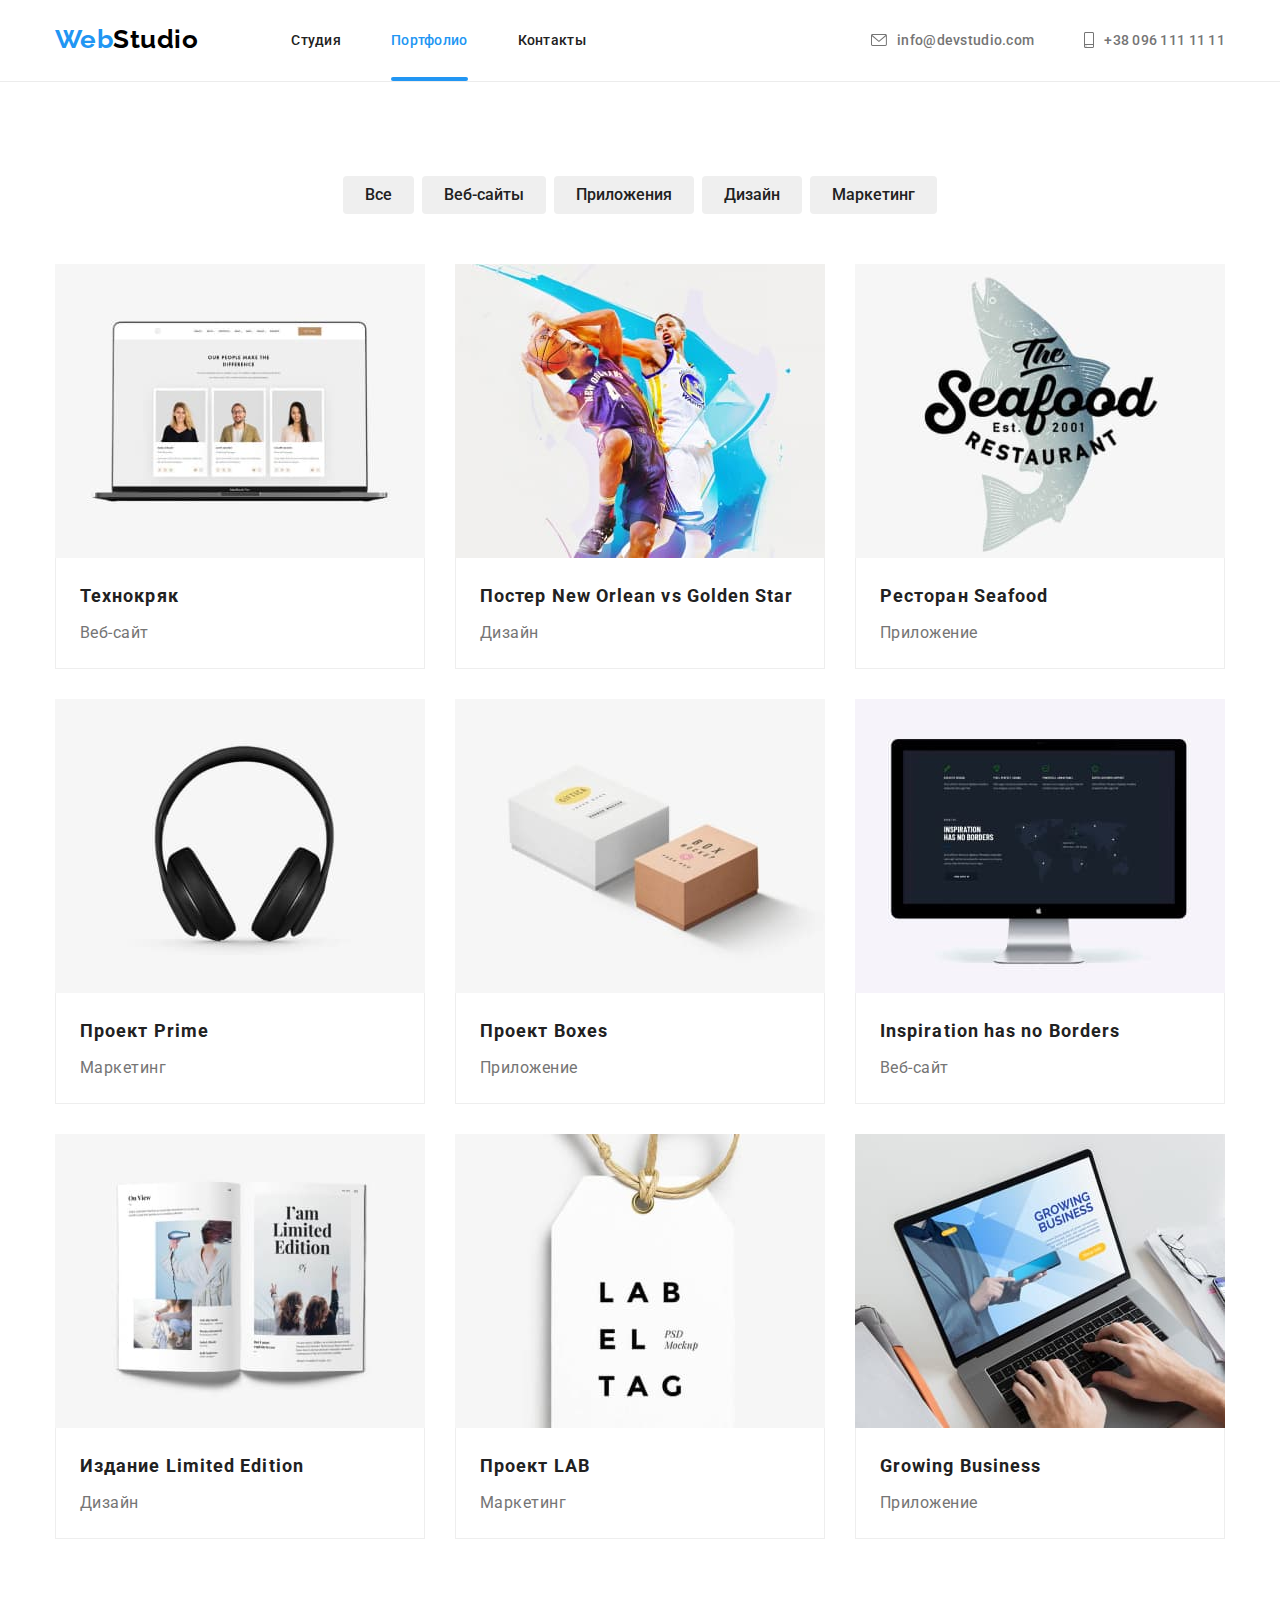
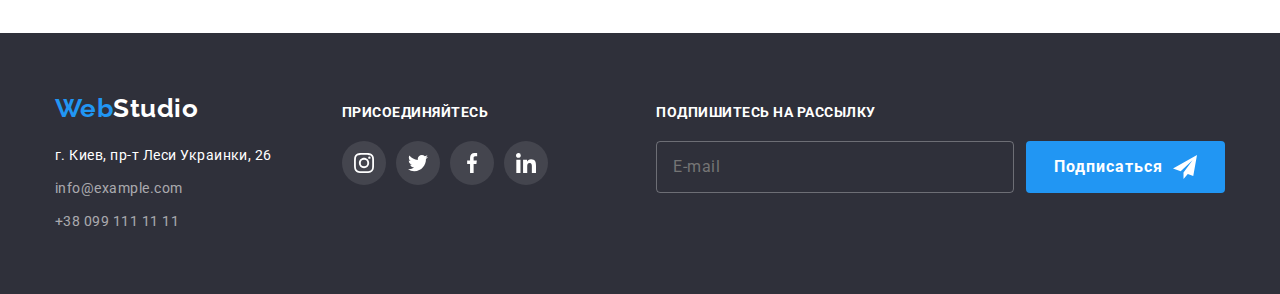
==== commit 937dadbf: "hw-07" ====
--- a/portfolio.html
+++ b/portfolio.html
@@ -383,9 +383,9 @@
               </li>
             </ul>
           </div>
-          <form class="footer-form">
+          <div class="subscribe-group" role="group">
             <p class="footer-form__title">Подпишитесь на рассылку</p>
-            <div class="subscribe-group" role="group">
+            <form class="footer-form">
               <label class="email__label">
                 <input
                   class="email__input"
@@ -400,8 +400,8 @@
                   <use href="./images/symbol-defs.svg#icon-send"></use>
                 </svg>
               </button>
-            </div>
-          </form>
+            </form>
+          </div>
         </div>
       </div>
     </footer>
--- a/css/main.css
+++ b/css/main.css
@@ -1,3 +1,20 @@
+body {
+  background: #fff;
+  color: #757575;
+  font-family: roboto, sans-serif;
+  letter-spacing: 0.03em;
+}
+
+.list {
+  list-style: none;
+  margin: 0;
+  padding: 0;
+}
+
+.no-gap {
+  display: block;
+}
+
 .visually-hidden {
   position: absolute;
   white-space: nowrap;
@@ -12,29 +29,22 @@
   margin: -1px;
 }
 
-.list {
-  list-style: none;
-  margin: 0;
-  padding: 0;
-}
-
-.no-gap {
-  display: block;
-}
-
-body {
-  background: #fff;
-  color: #757575;
-  font-family: roboto, sans-serif;
-  letter-spacing: 0.03em;
-}
-
-.container {
-  width: 1200px;
-  padding-left: 15px;
-  padding-right: 15px;
-  margin-left: auto;
-  margin-right: auto;
+.portfolio-list-title {
+  font-weight: 700;
+  font-size: 18px;
+  line-height: 2;
+  letter-spacing: 0.06em;
+  color: #212121;
+}
+
+.clients__title, .team__title, .we__title {
+  margin-top: 0;
+  margin-bottom: 50px;
+  color: #212121;
+  font-weight: 700;
+  font-size: 36px;
+  line-height: 1.2;
+  text-align: center;
 }
 
 .modal-button, .footer__btn {
@@ -48,6 +58,56 @@
   line-height: 1.88;
   letter-spacing: 0.06em;
   cursor: pointer;
+}
+
+.container {
+  width: 1200px;
+  padding-left: 15px;
+  padding-right: 15px;
+  margin-left: auto;
+  margin-right: auto;
+}
+
+.button {
+  display: inline-block;
+  border: 0px solid transparent;
+  border-radius: 4px;
+  padding: 6px 22px;
+  color: #212121;
+  font-family: inherit;
+  font-weight: 500;
+  font-size: 16px;
+  line-height: 1.62;
+  text-align: center;
+  cursor: pointer;
+  -webkit-transition: color 250ms cubic-bezier(0.4, 0, 0.2, 1), background-color 250ms cubic-bezier(0.4, 0, 0.2, 1), -webkit-box-shadow 250ms cubic-bezier(0.4, 0, 0.2, 1);
+  transition: color 250ms cubic-bezier(0.4, 0, 0.2, 1), background-color 250ms cubic-bezier(0.4, 0, 0.2, 1), -webkit-box-shadow 250ms cubic-bezier(0.4, 0, 0.2, 1);
+  transition: box-shadow 250ms cubic-bezier(0.4, 0, 0.2, 1), color 250ms cubic-bezier(0.4, 0, 0.2, 1), background-color 250ms cubic-bezier(0.4, 0, 0.2, 1);
+  transition: box-shadow 250ms cubic-bezier(0.4, 0, 0.2, 1), color 250ms cubic-bezier(0.4, 0, 0.2, 1), background-color 250ms cubic-bezier(0.4, 0, 0.2, 1), -webkit-box-shadow 250ms cubic-bezier(0.4, 0, 0.2, 1);
+}
+
+.button:hover, .button:focus {
+  color: #fff;
+  background-color: #2196f3;
+  -webkit-box-shadow: 0px 3px 1px rgba(0, 0, 0, 0.1), 0px 1px 2px rgba(0, 0, 0, 0.08), 0px 2px 2px rgba(0, 0, 0, 0.12);
+          box-shadow: 0px 3px 1px rgba(0, 0, 0, 0.1), 0px 1px 2px rgba(0, 0, 0, 0.08), 0px 2px 2px rgba(0, 0, 0, 0.12);
+}
+
+.button--hero {
+  display: inline-block;
+  padding: 10px 32px;
+  color: #ffffff;
+  background-color: #2196f3;
+  font-weight: 700;
+  font-size: 16px;
+  line-height: 1.88;
+  letter-spacing: 0.06em;
+  -webkit-transition: background-color 250ms cubic-bezier(0.4, 0, 0.2, 1);
+  transition: background-color 250ms cubic-bezier(0.4, 0, 0.2, 1);
+}
+
+.button--hero:focus, .button--hero:hover {
+  background-color: #188ce8;
 }
 
 .container--header {
@@ -206,48 +266,6 @@
   line-height: 1.36;
   letter-spacing: 0.06em;
   text-transform: uppercase;
-}
-
-.button {
-  display: inline-block;
-  border: 0px solid transparent;
-  border-radius: 4px;
-  padding: 6px 22px;
-  color: #212121;
-  font-family: inherit;
-  font-weight: 500;
-  font-size: 16px;
-  line-height: 1.62;
-  text-align: center;
-  cursor: pointer;
-  -webkit-transition: color 250ms cubic-bezier(0.4, 0, 0.2, 1), background-color 250ms cubic-bezier(0.4, 0, 0.2, 1), -webkit-box-shadow 250ms cubic-bezier(0.4, 0, 0.2, 1);
-  transition: color 250ms cubic-bezier(0.4, 0, 0.2, 1), background-color 250ms cubic-bezier(0.4, 0, 0.2, 1), -webkit-box-shadow 250ms cubic-bezier(0.4, 0, 0.2, 1);
-  transition: box-shadow 250ms cubic-bezier(0.4, 0, 0.2, 1), color 250ms cubic-bezier(0.4, 0, 0.2, 1), background-color 250ms cubic-bezier(0.4, 0, 0.2, 1);
-  transition: box-shadow 250ms cubic-bezier(0.4, 0, 0.2, 1), color 250ms cubic-bezier(0.4, 0, 0.2, 1), background-color 250ms cubic-bezier(0.4, 0, 0.2, 1), -webkit-box-shadow 250ms cubic-bezier(0.4, 0, 0.2, 1);
-}
-
-.button:hover, .button:focus {
-  color: #fff;
-  background-color: #2196f3;
-  -webkit-box-shadow: 0px 3px 1px rgba(0, 0, 0, 0.1), 0px 1px 2px rgba(0, 0, 0, 0.08), 0px 2px 2px rgba(0, 0, 0, 0.12);
-          box-shadow: 0px 3px 1px rgba(0, 0, 0, 0.1), 0px 1px 2px rgba(0, 0, 0, 0.08), 0px 2px 2px rgba(0, 0, 0, 0.12);
-}
-
-.button--hero {
-  display: inline-block;
-  padding: 10px 32px;
-  color: #ffffff;
-  background-color: #2196f3;
-  font-weight: 700;
-  font-size: 16px;
-  line-height: 1.88;
-  letter-spacing: 0.06em;
-  -webkit-transition: background-color 250ms cubic-bezier(0.4, 0, 0.2, 1);
-  transition: background-color 250ms cubic-bezier(0.4, 0, 0.2, 1);
-}
-
-.button--hero:focus, .button--hero:hover {
-  background-color: #188ce8;
 }
 
 .features {
@@ -467,6 +485,107 @@
   fill: currentColor;
 }
 
+.portfolio {
+  padding-top: 94px;
+  padding-bottom: 94px;
+}
+
+.button-list {
+  display: -webkit-box;
+  display: -ms-flexbox;
+  display: flex;
+  -webkit-box-pack: center;
+      -ms-flex-pack: center;
+          justify-content: center;
+  margin-bottom: 50px;
+}
+
+.button-list-item:not(:last-child) {
+  margin-right: 8px;
+}
+
+.item-description {
+  padding: 20px 24px;
+  border-bottom: 1px solid #eeeeee;
+  border-left: 1px solid #eeeeee;
+  border-right: 1px solid #eeeeee;
+}
+
+.portfolio-list {
+  gap: 30px;
+}
+
+.portfolio-list-title {
+  margin-top: 0;
+  margin-bottom: 4px;
+}
+
+.portfolio-list-text {
+  font-size: 16px;
+  line-height: 1.88;
+  margin: 0;
+  color: #757575;
+}
+
+.portfolio-list {
+  display: -webkit-box;
+  display: -ms-flexbox;
+  display: flex;
+  -ms-flex-wrap: wrap;
+      flex-wrap: wrap;
+}
+
+.portfolio-list-item {
+  width: 370px;
+}
+
+.portfolio-link {
+  display: block;
+  text-decoration: none;
+  -webkit-transition: -webkit-box-shadow 250ms cubic-bezier(0.4, 0, 0.2, 1);
+  transition: -webkit-box-shadow 250ms cubic-bezier(0.4, 0, 0.2, 1);
+  transition: box-shadow 250ms cubic-bezier(0.4, 0, 0.2, 1);
+  transition: box-shadow 250ms cubic-bezier(0.4, 0, 0.2, 1), -webkit-box-shadow 250ms cubic-bezier(0.4, 0, 0.2, 1);
+}
+.portfolio-link:focus, .portfolio-link:hover {
+  -webkit-box-shadow: 0px 1px 1px rgba(0, 0, 0, 0.12), 0px 4px 4px rgba(0, 0, 0, 0.06), 1px 4px 6px rgba(0, 0, 0, 0.16);
+          box-shadow: 0px 1px 1px rgba(0, 0, 0, 0.12), 0px 4px 4px rgba(0, 0, 0, 0.06), 1px 4px 6px rgba(0, 0, 0, 0.16);
+}
+
+.thumb-text {
+  font-size: 18px;
+  line-height: 1.56;
+  color: #ffffff;
+  margin: 0;
+  padding-top: 63px;
+  padding-right: 24px;
+  padding-left: 24px;
+}
+
+.portfolio-thumb {
+  position: relative;
+  overflow: hidden;
+}
+
+.portfolio-overlay {
+  position: absolute;
+  width: 100%;
+  height: 100%;
+  background-color: rgba(33, 150, 243, 0.9);
+  -webkit-transform: translateY(0);
+          transform: translateY(0);
+  opacity: 0.5;
+  -webkit-transition: opacity 250ms cubic-bezier(0.4, 0, 0.2, 1), -webkit-transform 250ms cubic-bezier(0.4, 0, 0.2, 1);
+  transition: opacity 250ms cubic-bezier(0.4, 0, 0.2, 1), -webkit-transform 250ms cubic-bezier(0.4, 0, 0.2, 1);
+  transition: transform 250ms cubic-bezier(0.4, 0, 0.2, 1), opacity 250ms cubic-bezier(0.4, 0, 0.2, 1);
+  transition: transform 250ms cubic-bezier(0.4, 0, 0.2, 1), opacity 250ms cubic-bezier(0.4, 0, 0.2, 1), -webkit-transform 250ms cubic-bezier(0.4, 0, 0.2, 1);
+}
+.portfolio-link:hover .portfolio-overlay, .portfolio-link:focus .portfolio-overlay {
+  -webkit-transform: translateY(-100%);
+          transform: translateY(-100%);
+  opacity: 1;
+}
+
 .footer {
   padding-top: 60px;
   padding-bottom: 60px;
@@ -517,15 +636,23 @@
 .address__mail {
   display: inline-block;
   color: rgba(255, 255, 255, 0.6);
+  text-decoration: none;
   -webkit-transition: color 250ms cubic-bezier(0.4, 0, 0.2, 1);
   transition: color 250ms cubic-bezier(0.4, 0, 0.2, 1);
+}
+.address__mail:hover, .address__mail:focus {
+  color: #2196f3;
 }
 
 .address__tel {
   display: inline-block;
   color: rgba(255, 255, 255, 0.6);
+  text-decoration: none;
   -webkit-transition: color 250ms cubic-bezier(0.4, 0, 0.2, 1);
   transition: color 250ms cubic-bezier(0.4, 0, 0.2, 1);
+}
+.address__tel:hover, .address__tel:focus {
+  color: #2196f3;
 }
 
 .footer-social__list {
@@ -568,7 +695,7 @@
   background-color: #2196f3;
 }
 
-.footer-form {
+.subscribe-group {
   margin-left: auto;
 }
 
@@ -600,6 +727,12 @@
   border: 1px solid rgba(255, 255, 255, 0.3);
   border-radius: 4px;
   margin-right: 12px;
+  -webkit-transition: border-color 250ms cubic-bezier(0.4, 0, 0.2, 1);
+  transition: border-color 250ms cubic-bezier(0.4, 0, 0.2, 1);
+}
+.email__input:focus {
+  border-color: #2196f3;
+  outline: #2196f3;
 }
 
 .email__label::-webkit-input-placeholder {
@@ -637,111 +770,10 @@
   color: rgba(255, 255, 255, 0.6);
 }
 
-.subscribe-group {
+.footer-form {
   display: -webkit-inline-box;
   display: -ms-inline-flexbox;
   display: inline-flex;
-}
-
-.portfolio {
-  padding-top: 94px;
-  padding-bottom: 94px;
-}
-
-.button-list {
-  display: -webkit-box;
-  display: -ms-flexbox;
-  display: flex;
-  -webkit-box-pack: center;
-      -ms-flex-pack: center;
-          justify-content: center;
-  margin-bottom: 50px;
-}
-
-.button-list-item:not(:last-child) {
-  margin-right: 8px;
-}
-
-.item-description {
-  padding: 20px 24px;
-  border-bottom: 1px solid #eeeeee;
-  border-left: 1px solid #eeeeee;
-  border-right: 1px solid #eeeeee;
-}
-
-.portfolio-list {
-  gap: 30px;
-}
-
-.portfolio-list-title {
-  margin-top: 0;
-  margin-bottom: 4px;
-}
-
-.portfolio-list-text {
-  font-size: 16px;
-  line-height: 1.88;
-  margin: 0;
-  color: #757575;
-}
-
-.portfolio-list {
-  display: -webkit-box;
-  display: -ms-flexbox;
-  display: flex;
-  -ms-flex-wrap: wrap;
-      flex-wrap: wrap;
-}
-
-.portfolio-list-item {
-  width: 370px;
-}
-
-.portfolio-link {
-  display: block;
-  text-decoration: none;
-  -webkit-transition: -webkit-box-shadow 250ms 250ms;
-  transition: -webkit-box-shadow 250ms 250ms;
-  transition: box-shadow 250ms 250ms;
-  transition: box-shadow 250ms 250ms, -webkit-box-shadow 250ms 250ms;
-}
-.portfolio-link:focus, .portfolio-link:hover {
-  -webkit-box-shadow: 0px 1px 1px rgba(0, 0, 0, 0.12), 0px 4px 4px rgba(0, 0, 0, 0.06), 1px 4px 6px rgba(0, 0, 0, 0.16);
-          box-shadow: 0px 1px 1px rgba(0, 0, 0, 0.12), 0px 4px 4px rgba(0, 0, 0, 0.06), 1px 4px 6px rgba(0, 0, 0, 0.16);
-}
-
-.thumb-text {
-  font-size: 18px;
-  line-height: 1.56;
-  color: #ffffff;
-  margin: 0;
-  padding-top: 63px;
-  padding-right: 24px;
-  padding-left: 24px;
-}
-
-.portfolio-thumb {
-  position: relative;
-  overflow: hidden;
-}
-
-.portfolio-overlay {
-  position: absolute;
-  width: 100%;
-  height: 100%;
-  background-color: rgba(33, 150, 243, 0.9);
-  -webkit-transform: translateY(0);
-          transform: translateY(0);
-  opacity: 0.5;
-  -webkit-transition: opacity 250ms cubic-bezier(0.4, 0, 0.2, 1), -webkit-transform 250ms cubic-bezier(0.4, 0, 0.2, 1);
-  transition: opacity 250ms cubic-bezier(0.4, 0, 0.2, 1), -webkit-transform 250ms cubic-bezier(0.4, 0, 0.2, 1);
-  transition: transform 250ms cubic-bezier(0.4, 0, 0.2, 1), opacity 250ms cubic-bezier(0.4, 0, 0.2, 1);
-  transition: transform 250ms cubic-bezier(0.4, 0, 0.2, 1), opacity 250ms cubic-bezier(0.4, 0, 0.2, 1), -webkit-transform 250ms cubic-bezier(0.4, 0, 0.2, 1);
-}
-.portfolio-link:hover .portfolio-overlay, .portfolio-link:focus .portfolio-overlay {
-  -webkit-transform: translateY(-100%);
-          transform: translateY(-100%);
-  opacity: 1;
 }
 
 .backdrop {
@@ -981,64 +1013,4 @@
 
 .agreement__link {
   color: #2196f3;
-}
-
-.button {
-  display: inline-block;
-  border: 0px solid transparent;
-  border-radius: 4px;
-  padding: 6px 22px;
-  color: #212121;
-  font-family: inherit;
-  font-weight: 500;
-  font-size: 16px;
-  line-height: 1.62;
-  text-align: center;
-  cursor: pointer;
-  -webkit-transition: color 250ms cubic-bezier(0.4, 0, 0.2, 1), background-color 250ms cubic-bezier(0.4, 0, 0.2, 1), -webkit-box-shadow 250ms cubic-bezier(0.4, 0, 0.2, 1);
-  transition: color 250ms cubic-bezier(0.4, 0, 0.2, 1), background-color 250ms cubic-bezier(0.4, 0, 0.2, 1), -webkit-box-shadow 250ms cubic-bezier(0.4, 0, 0.2, 1);
-  transition: box-shadow 250ms cubic-bezier(0.4, 0, 0.2, 1), color 250ms cubic-bezier(0.4, 0, 0.2, 1), background-color 250ms cubic-bezier(0.4, 0, 0.2, 1);
-  transition: box-shadow 250ms cubic-bezier(0.4, 0, 0.2, 1), color 250ms cubic-bezier(0.4, 0, 0.2, 1), background-color 250ms cubic-bezier(0.4, 0, 0.2, 1), -webkit-box-shadow 250ms cubic-bezier(0.4, 0, 0.2, 1);
-}
-
-.button:hover, .button:focus {
-  color: #fff;
-  background-color: #2196f3;
-  -webkit-box-shadow: 0px 3px 1px rgba(0, 0, 0, 0.1), 0px 1px 2px rgba(0, 0, 0, 0.08), 0px 2px 2px rgba(0, 0, 0, 0.12);
-          box-shadow: 0px 3px 1px rgba(0, 0, 0, 0.1), 0px 1px 2px rgba(0, 0, 0, 0.08), 0px 2px 2px rgba(0, 0, 0, 0.12);
-}
-
-.button--hero {
-  display: inline-block;
-  padding: 10px 32px;
-  color: #ffffff;
-  background-color: #2196f3;
-  font-weight: 700;
-  font-size: 16px;
-  line-height: 1.88;
-  letter-spacing: 0.06em;
-  -webkit-transition: background-color 250ms cubic-bezier(0.4, 0, 0.2, 1);
-  transition: background-color 250ms cubic-bezier(0.4, 0, 0.2, 1);
-}
-
-.button--hero:focus, .button--hero:hover {
-  background-color: #188ce8;
-}
-
-.portfolio-list-title {
-  font-weight: 700;
-  font-size: 18px;
-  line-height: 2;
-  letter-spacing: 0.06em;
-  color: #212121;
-}
-
-.we__title, .team__title, .clients__title {
-  margin-top: 0;
-  margin-bottom: 50px;
-  color: #212121;
-  font-weight: 700;
-  font-size: 36px;
-  line-height: 1.2;
-  text-align: center;
 }/*# sourceMappingURL=main.css.map */